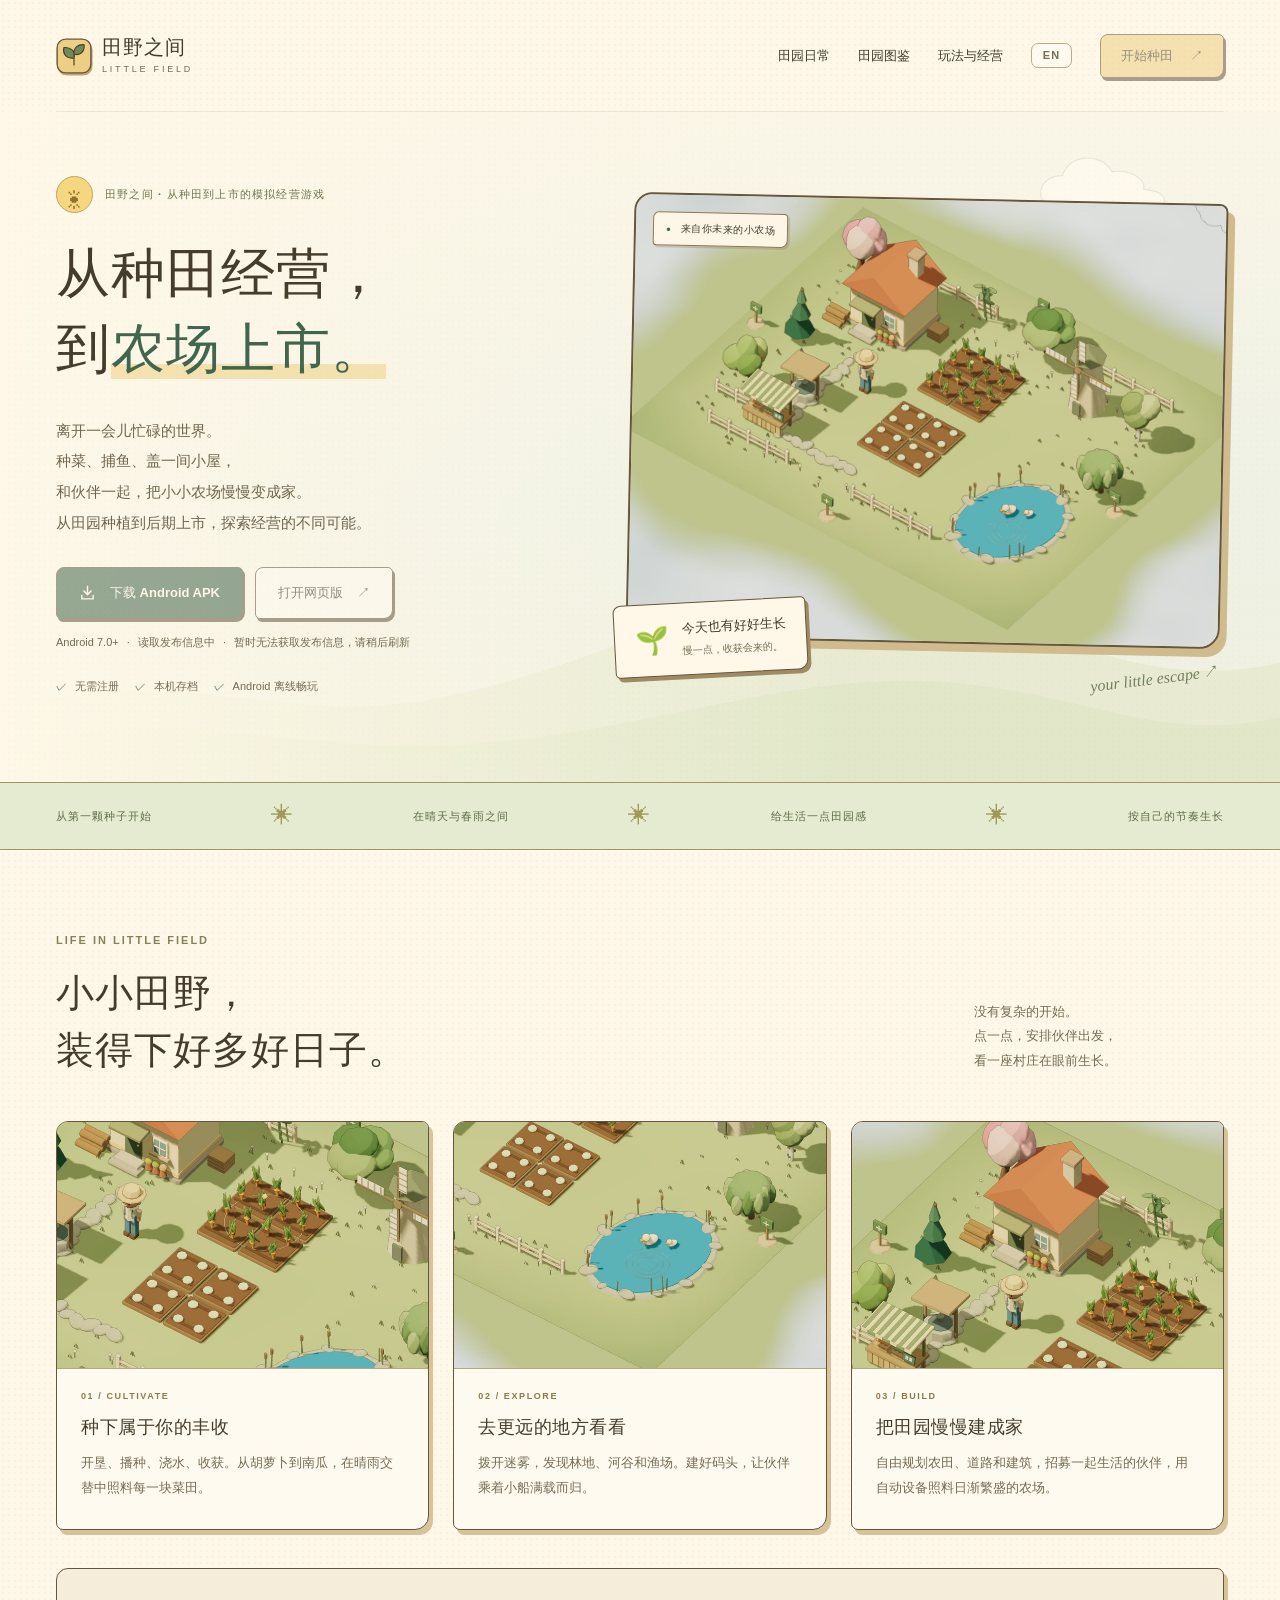
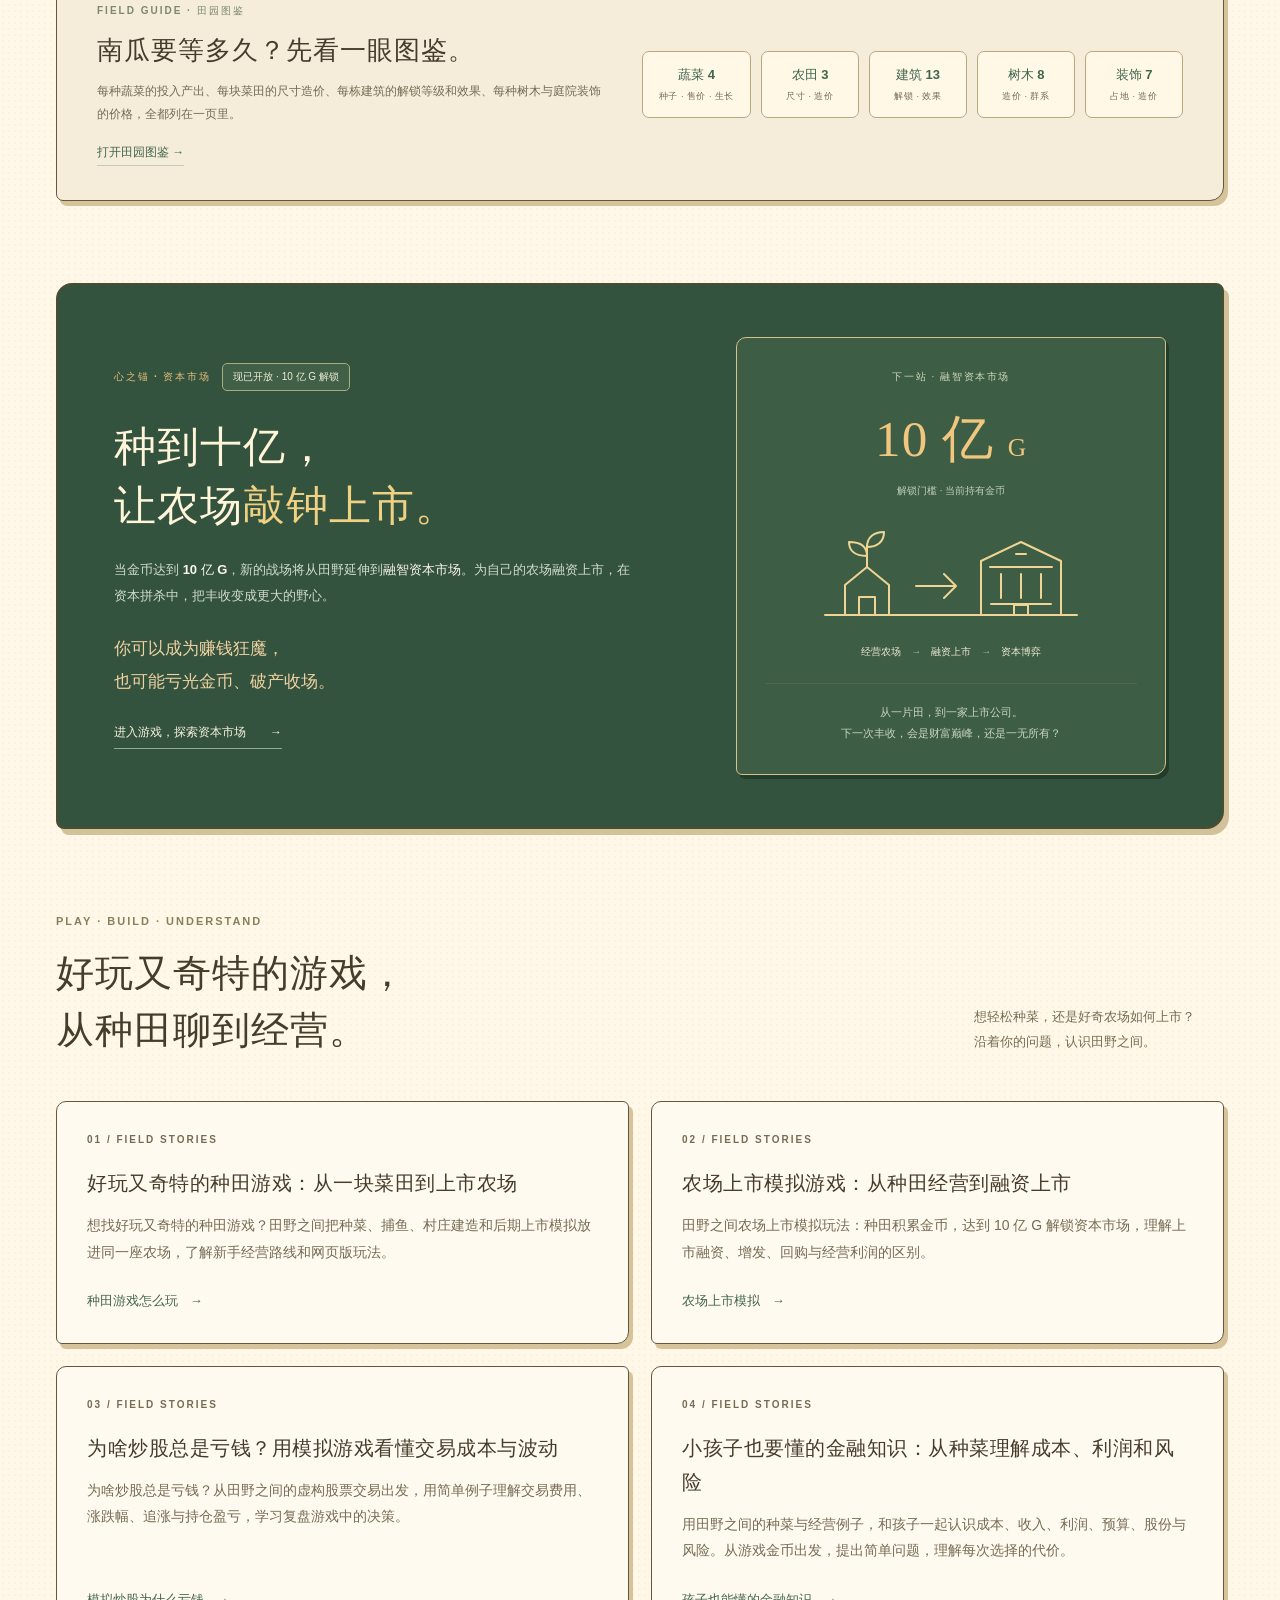
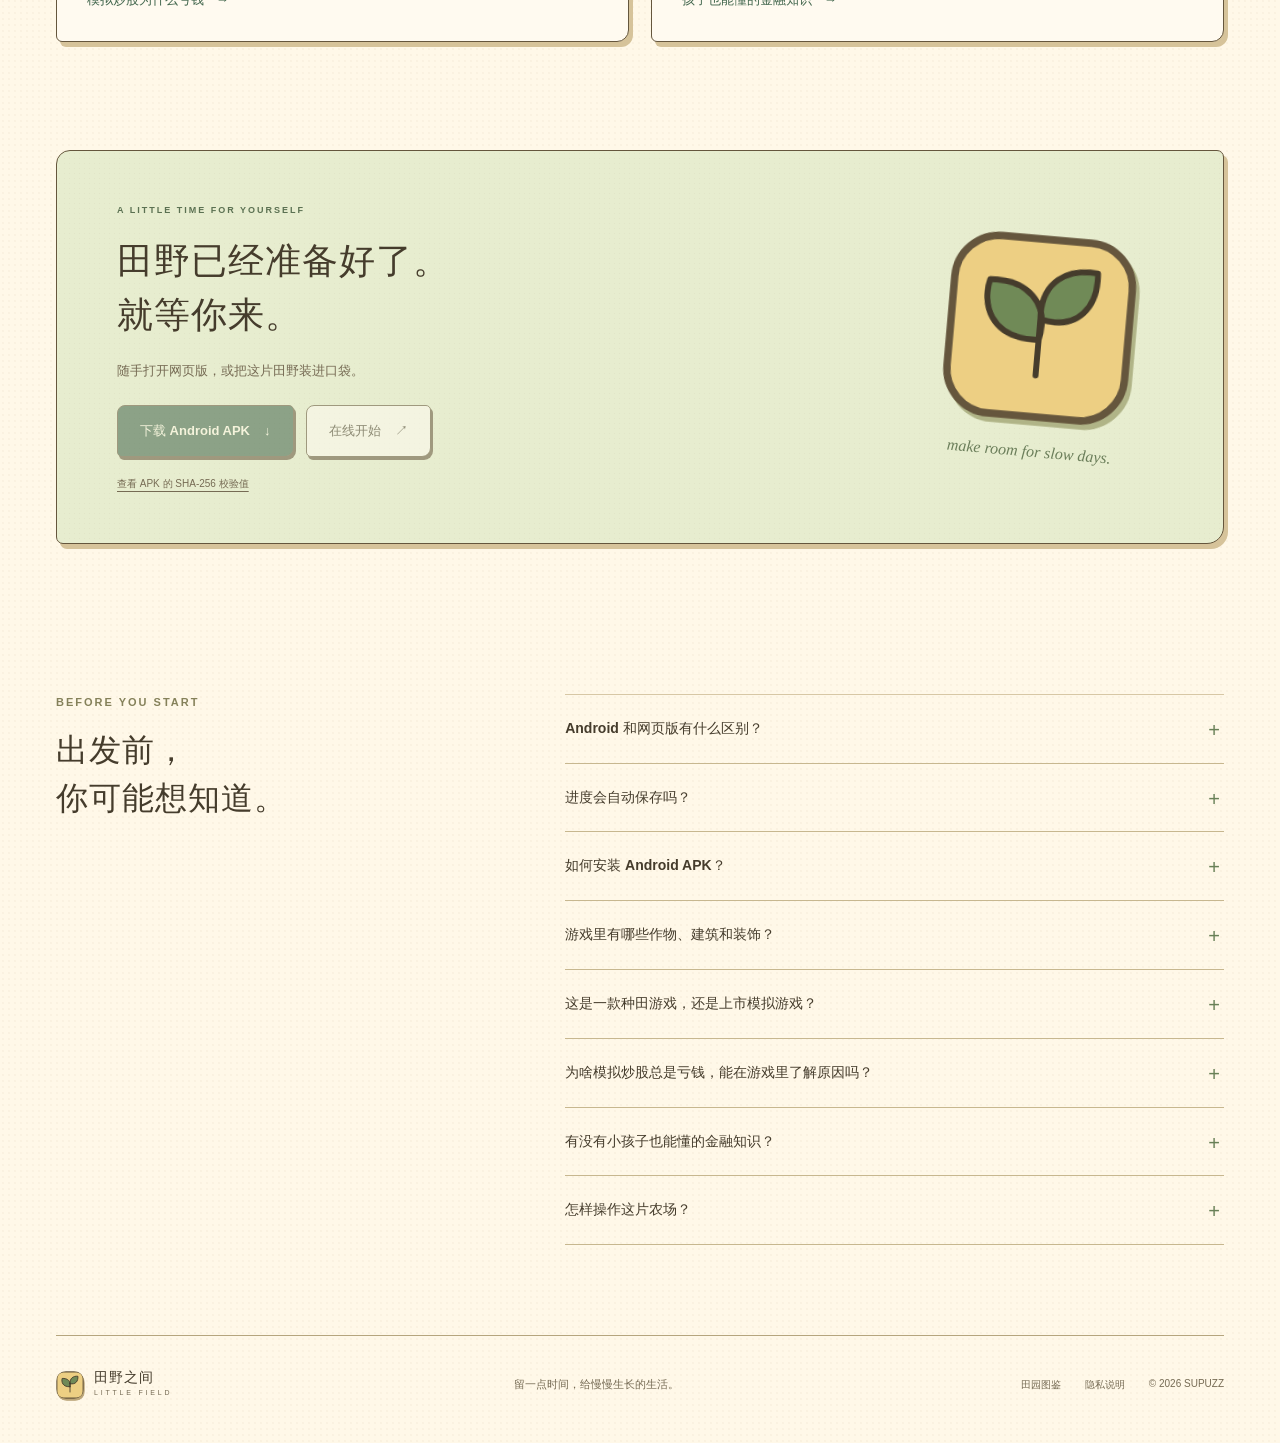
==== index.html @ ff2f3f48 "Initial: 田野之间落地页独立仓库（从 feedback-server/game-site 拆出）" ====
<!doctype html>
<html lang="zh-CN">
<head>
  <meta charset="utf-8">
  <meta name="viewport" content="width=device-width,initial-scale=1">
  <meta name="theme-color" content="#fff8e8">
  <title>田野之间 Little Field｜从种田到上市的模拟经营游戏</title>
  <meta name="description" content="田野之间是一款融合种田、村庄建设与上市模拟的经营游戏。种菜、捕鱼、招募伙伴，积累金币后探索虚构股票市场；在游戏里理解成本、利润与风险，支持网页版和 Android。">
  <link rel="canonical" href="https://game.supuzz.cn/">
  <link rel="alternate" hreflang="zh-CN" href="https://game.supuzz.cn/">
  <link rel="alternate" hreflang="en" href="https://game.supuzz.cn/en/">
  <link rel="alternate" hreflang="x-default" href="https://game.supuzz.cn/">
  <meta property="og:locale" content="zh_CN">
  <meta property="og:locale:alternate" content="en_US">
  <meta property="og:type" content="website">
  <meta property="og:title" content="田野之间 Little Field｜从种田到上市的模拟经营游戏">
  <meta property="og:description" content="田野之间是一款融合种田、村庄建设与上市模拟的经营游戏。种菜、捕鱼、招募伙伴，积累金币后探索虚构股票市场；在游戏里理解成本、利润与风险，支持网页版和 Android。">
  <meta property="og:url" content="https://game.supuzz.cn/">
  <meta property="og:image" content="https://game.supuzz.cn/assets/farm-preview.jpg">
  <meta property="og:image:width" content="1200">
  <meta property="og:image:height" content="630">
  <link rel="icon" href="/assets/icon.svg" type="image/svg+xml">
  <meta name="twitter:card" content="summary_large_image">
  <link rel="stylesheet" href="/site.css">
  <link rel="stylesheet" href="/stories.css">
  <script defer src="/analytics.js"></script>
  <script defer src="/site.js"></script>
  <script type="application/ld+json">{"@context":"https://schema.org","@type":"VideoGame","name":"田野之间","alternateName":"Little Field","url":"https://game.supuzz.cn/","inLanguage":"zh-CN","genre":["模拟经营","种田游戏","农场经营","上市模拟"],"playMode":["SinglePlayer"],"gamePlatform":["Android","Browser"],"operatingSystem":"Android 7.0+","publisher":{"@type":"Organization","name":"SUPUZZ"},"description":"田野之间是一款融合种田、村庄建设与上市模拟的经营游戏。种菜、捕鱼、招募伙伴，积累金币后探索虚构股票市场；在游戏里理解成本、利润与风险，支持网页版和 Android。"}</script>
  <link rel="stylesheet" href="/comic.css">
</head>
<body>
  <a class="skip" href="#main">跳到正文</a>
  <header class="site-header wrap">
    <a class="brand" href="/" aria-label="田野之间首页"><img src="/assets/icon.svg" alt="" width="36" height="36"><span>田野之间<small>LITTLE FIELD</small></span></a>
    <nav aria-label="主导航"><a href="#life">田园日常</a><a href="/guide.html">田园图鉴</a><a href="#stories">玩法与经营</a><a class="nav-lang" href="/en/" hreflang="en" lang="en" title="Switch to English">EN</a><a class="nav-play" href="/play/" data-game-event="web_launch" aria-disabled="true" tabindex="-1">开始种田 <span aria-hidden="true">↗</span></a></nav>
  </header>
  <main id="main">
    <section class="hero wrap">
      <div class="hero-copy">
        <p class="eyebrow"><span class="sun" aria-hidden="true">☀</span> 田野之间 · 从种田到上市的模拟经营游戏</p>
        <h1>从种田经营，<br>到<span>农场上市。</span></h1>
        <p class="intro">离开一会儿忙碌的世界。<br>种菜、捕鱼、盖一间小屋，<br>和伙伴一起，把小小农场慢慢变成家。<br>从田园种植到后期上市，探索经营的不同可能。</p>
        <div class="actions"><a class="button primary" href="/downloads/latest.apk" download data-game-event="apk_download" aria-disabled="true" tabindex="-1"><svg viewBox="0 0 24 24" aria-hidden="true"><path d="M12 3v12m-5-5 5 5 5-5M4 16v5h16v-5"/></svg>下载 Android APK</a><a class="button secondary" href="/play/" data-game-event="web_launch" aria-disabled="true" tabindex="-1">打开网页版 <span aria-hidden="true">↗</span></a></div>
        <p class="release-note">Android 7.0+ <span>·</span> <span id="release-version">读取发布信息中</span> <span>·</span> <span id="release-size"></span></p>
        <div class="hero-notes"><span><i aria-hidden="true">✓</i> 无需注册</span><span><i aria-hidden="true">✓</i> 本机存档</span><span><i aria-hidden="true">✓</i> Android 离线畅玩</span></div>
      </div>
      <div class="hero-visual">
        <div class="photo-frame"><img src="/assets/farm-comic.jpg" alt="田野之间游戏实景：乡间小屋、菜田和正在忙碌的伙伴" width="1440" height="1080" fetchpriority="high"><span class="photo-tag"><span aria-hidden="true">●</span> 来自你未来的小农场</span></div>
        <div class="field-note"><span aria-hidden="true">🌱</span><div>今天也有好好生长<small>慢一点，收获会来的。</small></div></div>
        <span class="scribble" aria-hidden="true">your little escape ↗</span>
      </div>
    </section>
    <div class="season-strip"><div class="wrap"><span>从第一颗种子开始</span><span aria-hidden="true">✳</span><span>在晴天与春雨之间</span><span aria-hidden="true">✳</span><span>给生活一点田园感</span><span aria-hidden="true">✳</span><span>按自己的节奏生长</span></div></div>
    <section class="life wrap" id="life">
      <div class="section-heading"><div><p class="eyebrow">LIFE IN LITTLE FIELD</p><h2>小小田野，<br>装得下好多好日子。</h2></div><p>没有复杂的开始。<br>点一点，安排伙伴出发，<br>看一座村庄在眼前生长。</p></div>
      <div class="features">
        <article><img class="feature-image" src="/assets/farm-cultivate.jpg" alt="漫画版游戏实景：菜田里的胡萝卜与作物" width="720" height="480" loading="lazy"><span class="feature-number">01 / CULTIVATE</span><h3>种下属于你的丰收</h3><p>开垦、播种、浇水、收获。从胡萝卜到南瓜，在晴雨交替中照料每一块菜田。</p></article>
        <article><img class="feature-image" src="/assets/farm-explore.jpg" alt="漫画版游戏实景：池塘、鸭子与岸边树木" width="720" height="480" loading="lazy"><span class="feature-number">02 / EXPLORE</span><h3>去更远的地方看看</h3><p>拨开迷雾，发现林地、河谷和渔场。建好码头，让伙伴乘着小船满载而归。</p></article>
        <article><img class="feature-image" src="/assets/farm-build.jpg" alt="漫画版游戏实景：乡间农舍与樱花树" width="720" height="480" loading="lazy"><span class="feature-number">03 / BUILD</span><h3>把田园慢慢建成家</h3><p>自由规划农田、道路和建筑，招募一起生活的伙伴，用自动设备照料日渐繁盛的农场。</p></article>
      </div>
      <a class="guide-promo" href="/guide.html">
        <div class="guide-promo-copy">
          <p class="eyebrow">FIELD GUIDE · 田园图鉴</p>
          <h3>南瓜要等多久？先看一眼图鉴。</h3>
          <p>每种蔬菜的投入产出、每块菜田的尺寸造价、每栋建筑的解锁等级和效果、每种树木与庭院装饰的价格，全都列在一页里。</p>
          <span class="guide-promo-link">打开田园图鉴 <span aria-hidden="true">→</span></span>
        </div>
        <ul class="guide-promo-list">
          <li><b>蔬菜 4</b><span>种子 · 售价 · 生长</span></li>
          <li><b>农田 3</b><span>尺寸 · 造价</span></li>
          <li><b>建筑 13</b><span>解锁 · 效果</span></li>
          <li><b>树木 8</b><span>造价 · 群系</span></li>
          <li><b>装饰 7</b><span>占地 · 造价</span></li>
        </ul>
      </a>
    </section>
    <section class="capital-preview wrap" id="heart-anchor" aria-labelledby="capital-title">
      <div class="capital-copy">
        <div class="capital-kicker"><p class="eyebrow">心之锚 · 资本市场</p><span class="capital-status">现已开放 · 10 亿 G 解锁</span></div>
        <h2 id="capital-title">种到十亿，<br>让农场<span>敲钟上市。</span></h2>
        <p class="capital-intro">当金币达到 <strong>10 亿 G</strong>，新的战场将从田野延伸到<strong>融智资本市场</strong>。为自己的农场融资上市，在资本拼杀中，把丰收变成更大的野心。</p>
        <p class="capital-stakes">你可以成为赚钱狂魔，<br>也可能亏光金币、破产收场。</p>
        <a class="capital-link" href="/play/">进入游戏，探索资本市场 <span aria-hidden="true">→</span></a>
      </div>
      <div class="capital-ticket">
        <p class="capital-ticket-label">下一站 · 融智资本市场</p>
        <p class="capital-threshold"><strong>10 亿 <span>G</span></strong><span>解锁门槛 · 当前持有金币</span></p>
        <svg class="capital-art" viewBox="0 0 280 112" fill="none" aria-hidden="true" focusable="false">
          <path d="M14 96H266M34 96V66L56 48L78 66V96M48 96V78H64V96M56 48V26M56 37C42 37 38 30 38 23C52 23 56 29 56 37ZM56 28C56 18 63 13 73 13C73 23 66 28 56 28Z" stroke="currentColor" stroke-width="2" stroke-linecap="round" stroke-linejoin="round"/>
          <path d="M105 67H145M133 55L145 67L133 79M170 96V42L210 23L250 42V96M179 48H241M180 85H240M190 55V79M210 55V79M230 55V79" stroke="currentColor" stroke-width="2" stroke-linecap="round" stroke-linejoin="round"/>
          <path d="M205 35H215M203 96V86H217V96" stroke="currentColor" stroke-width="2" stroke-linecap="round"/>
        </svg>
        <ol class="capital-steps"><li>经营农场</li><li>融资上市</li><li>资本博弈</li></ol>
        <p class="capital-ticket-note">从一片田，到一家上市公司。<br>下一次丰收，会是财富巅峰，还是一无所有？</p>
      </div>
    </section>
    <section class="stories wrap" id="stories" aria-labelledby="stories-title">
      <div class="section-heading"><div><p class="eyebrow">PLAY · BUILD · UNDERSTAND</p><h2 id="stories-title">好玩又奇特的游戏，<br>从种田聊到经营。</h2></div><p>想轻松种菜，还是好奇农场如何上市？<br>沿着你的问题，认识田野之间。</p></div>
      <div class="story-cards"><article><p class="eyebrow">01 / FIELD STORIES</p><h3><a href="/farming-game.html">好玩又奇特的种田游戏：从一块菜田到上市农场</a></h3><p>想找好玩又奇特的种田游戏？田野之间把种菜、捕鱼、村庄建造和后期上市模拟放进同一座农场，了解新手经营路线和网页版玩法。</p><a class="story-card-link" href="/farming-game.html">种田游戏怎么玩 <span aria-hidden="true">→</span></a></article>
        <article><p class="eyebrow">02 / FIELD STORIES</p><h3><a href="/farm-ipo.html">农场上市模拟游戏：从种田经营到融资上市</a></h3><p>田野之间农场上市模拟玩法：种田积累金币，达到 10 亿 G 解锁资本市场，理解上市融资、增发、回购与经营利润的区别。</p><a class="story-card-link" href="/farm-ipo.html">农场上市模拟 <span aria-hidden="true">→</span></a></article>
        <article><p class="eyebrow">03 / FIELD STORIES</p><h3><a href="/why-stock-trades-lose.html">为啥炒股总是亏钱？用模拟游戏看懂交易成本与波动</a></h3><p>为啥炒股总是亏钱？从田野之间的虚构股票交易出发，用简单例子理解交易费用、涨跌幅、追涨与持仓盈亏，学习复盘游戏中的决策。</p><a class="story-card-link" href="/why-stock-trades-lose.html">模拟炒股为什么亏钱 <span aria-hidden="true">→</span></a></article>
        <article><p class="eyebrow">04 / FIELD STORIES</p><h3><a href="/money-basics-for-kids.html">小孩子也要懂的金融知识：从种菜理解成本、利润和风险</a></h3><p>用田野之间的种菜与经营例子，和孩子一起认识成本、收入、利润、预算、股份与风险。从游戏金币出发，提出简单问题，理解每次选择的代价。</p><a class="story-card-link" href="/money-basics-for-kids.html">孩子也能懂的金融知识 <span aria-hidden="true">→</span></a></article></div>
    </section>
    <section class="invitation wrap" id="download"><div class="invitation-copy"><p class="eyebrow">A LITTLE TIME FOR YOURSELF</p><h2>田野已经准备好了。<br>就等你来。</h2><p>随手打开网页版，或把这片田野装进口袋。</p><div class="actions"><a class="button primary" href="/downloads/latest.apk" download data-game-event="apk_download" aria-disabled="true" tabindex="-1">下载 Android APK <span aria-hidden="true">↓</span></a><a class="button secondary" href="/play/" data-game-event="web_launch" aria-disabled="true" tabindex="-1">在线开始 <span aria-hidden="true">↗</span></a></div><a class="checksum" href="/downloads/latest.apk.sha256">查看 APK 的 SHA-256 校验值</a></div><div class="invitation-art" aria-hidden="true"><img src="/assets/icon.svg" alt="" width="190" height="190"><span>make room for slow days.</span></div></section>
    <section class="faq wrap" id="questions"><div><p class="eyebrow">BEFORE YOU START</p><h2>出发前，<br>你可能想知道。</h2></div><div class="faq-items">
      <details><summary>Android 和网页版有什么区别？</summary><p>游戏玩法相同。Android 安装后可以离线游玩，建议横屏体验；网页版无需安装，首次打开需要联网加载，浏览器需支持 WebGL。两者使用各自的本机存档，暂不支持互相同步。</p></details>
      <details><summary>进度会自动保存吗？</summary><p>会。游戏会在重要操作和离开页面时自动保存，保留主存档与备用存档。请使用同一浏览器和设备继续游玩；清除浏览器数据、卸载应用可能移除存档。</p></details>
      <details><summary>如何安装 Android APK？</summary><p>在 Android 7.0 或更高版本的手机上下载 APK 后打开，按系统提示允许当前浏览器安装应用，再完成安装。iPhone 和 iPad 请尝试网页版。</p></details>
      <details><summary>游戏里有哪些作物、建筑和装饰？</summary><p>目前有 4 种蔬菜（胡萝卜、小麦、白菜、南瓜）、3 种可布置菜田、13 种按农场等级解锁的建筑（含只在渔场建造的渔船码头与鱼肉市场）、8 种树木和 7 件庭院装饰。每种内容的造价、解锁条件和实际作用，都整理在<a href="/guide.html">田园图鉴</a>里。</p></details>
      <details><summary>这是一款种田游戏，还是上市模拟游戏？</summary><p>两种玩法在同一座农场里衔接：前期种菜、捕鱼、建设村庄；金币达到 10 亿 G 后开放资本市场，体验农场融资上市与虚构股票交易。可以先读<a href="/farm-ipo.html">从种田到上市的玩法介绍</a>。</p></details>
      <details><summary>为啥模拟炒股总是亏钱，能在游戏里了解原因吗？</summary><p>可以从交易费用、买卖价格和持仓变化开始复盘。<a href="/why-stock-trades-lose.html">模拟交易的亏损例子</a>说明了为什么价格回到原点仍可能少了金币，以及相同幅度的一跌一涨为何不能抵消。</p></details>
      <details><summary>有没有小孩子也能懂的金融知识？</summary><p>可以从种子成本、卖菜收入和下次播种的预算聊起。<a href="/money-basics-for-kids.html">孩子也能懂的金融概念</a>提供了适合一起讨论的游戏例子，再逐步认识利润、股份与风险。</p></details>
      <details><summary>怎样操作这片农场？</summary><p>点击农田、建筑和地图边界安排工作。电脑拖动旋转，滚轮缩放，右键拖动平移；手机单指旋转，双指平移与缩放。游戏内的说明按钮可以随时查看帮助。</p></details>
    </div></section>
  </main>
  <footer class="wrap"><a class="brand" href="/"><img src="/assets/icon.svg" alt="" width="28" height="28"><span>田野之间<small>LITTLE FIELD</small></span></a><p>留一点时间，给慢慢生长的生活。</p><div><a href="/guide.html">田园图鉴</a><a href="/privacy.html">隐私说明</a><span>© 2026 SUPUZZ</span></div></footer>
  <div class="mobile-download"><a href="/downloads/latest.apk" class="button primary" download data-game-event="apk_download" aria-disabled="true" tabindex="-1">下载 Android</a><a href="/play/" class="button secondary" data-game-event="web_launch" aria-disabled="true" tabindex="-1">网页版 ↗</a></div>
</body>
</html>
---- site.css ----
@charset "UTF-8";
:root{--paper:#f5f4eb;--ink:#273c30;--green:#3b6246;--muted:#677364;--line:#d9ddce;--accent:#e6aa4f;font-family:Arial,"Microsoft YaHei","PingFang SC",sans-serif;color:var(--ink);background:var(--paper);font-synthesis:none;scroll-behavior:smooth;scroll-padding-top:30px}
*{box-sizing:border-box}body{margin:0}a{color:inherit;text-decoration:none}button,a,summary{-webkit-tap-highlight-color:transparent}a:focus-visible,summary:focus-visible{outline:3px solid #bc832d;outline-offset:5px}img{max-width:100%;display:block}.wrap{width:min(1240px,calc(100% - 112px));margin:auto}.skip{position:fixed;top:-80px;left:20px;background:var(--ink);color:white;padding:14px;z-index:10}.skip:focus{top:10px}.site-header{height:112px;display:flex;align-items:center;justify-content:space-between}.brand{display:flex;align-items:center;gap:10px;font-size:20px;font-weight:700;letter-spacing:2px}.brand small{display:block;font-size:9px;letter-spacing:2.6px;line-height:1.8;font-weight:500}.site-header nav{display:flex;align-items:center;gap:38px;font-size:13px}.nav-play{border:1px solid var(--ink);border-radius:7px;padding:12px 20px}.nav-play span{margin-left:13px}.hero{display:grid;grid-template-columns:1fr 1.12fr;gap:32px;padding-top:58px;padding-bottom:100px;align-items:center}.eyebrow{font-size:11px;font-weight:700;letter-spacing:2px;line-height:1.6;margin:0 0 24px}.hero .eyebrow{letter-spacing:2.5px;font-size:13px;display:flex;align-items:center;gap:12px}.sun{color:#af7930;font-size:28px;font-weight:400}h1{font-family:Georgia,"STSong","SimSun",serif;font-size:clamp(38px,4.2vw,64px);line-height:1.32;letter-spacing:1px;font-weight:500;margin:0 0 24px}h1 span{color:var(--green);position:relative;white-space:nowrap}h1 span:after{content:"";position:absolute;left:0;right:0;bottom:-5px;border-bottom:3px solid #d8b775;transform:rotate(-2deg);border-radius:50%}.intro{font-size:15px;line-height:2;color:var(--muted);margin:28px 0}.actions{display:flex;gap:12px;align-items:center;flex-wrap:wrap}.button{display:inline-flex;align-items:center;justify-content:center;gap:14px;min-height:52px;padding:15px 22px;border-radius:7px;font-weight:600;font-size:13px;transition:transform .2s,background .2s;border:1px solid var(--green)}.button:hover{transform:translateY(-2px)}.primary{background:var(--green);color:#fff}.primary:hover{background:#2c5036}.secondary{background:transparent;color:var(--ink);border-color:#c5ccbd}.secondary:hover{background:#e8ebdf}.button svg{width:17px;height:17px;fill:none;stroke:currentColor;stroke-width:1.6;stroke-linecap:round;stroke-linejoin:round}.release-note{color:var(--muted);font-size:11px;line-height:1.6;margin:15px 0 28px}.release-note>span:not([id]){padding:0 5px}.hero-notes{display:flex;gap:22px;color:var(--muted);font-size:11px}.hero-notes i{font-style:normal;color:var(--green);margin-right:5px}.hero-visual{position:relative;padding:5px 0 26px 15px}.photo-frame{overflow:hidden;position:relative;aspect-ratio:1.08;border-radius:100px 12px 100px 12px;box-shadow:12px 14px 0 #e7e9dc}.photo-frame>img{height:100%;width:100%;object-fit:cover;object-position:50% 50%}.photo-tag{position:absolute;left:22px;top:24px;background:#f9faf2ed;padding:10px 14px;border-radius:30px;font-size:10px;letter-spacing:1px}.photo-tag>span{color:var(--green);margin-right:6px;font-size:8px}.field-note{position:absolute;bottom:0;left:-22px;display:flex;align-items:center;gap:13px;background:#fffef6;padding:18px 24px;border:1px solid #e0e3d6;box-shadow:0 8px 35px #24362b0b;border-radius:10px;transform:rotate(-4deg);font-size:13px;font-weight:600}.field-note>span{font-size:30px}.field-note small{display:block;font-size:10px;color:var(--muted);font-weight:400;margin-top:7px}.scribble{position:absolute;right:0;bottom:-15px;font-family:Georgia,serif;font-size:16px;font-style:italic;color:#788772;transform:rotate(-7deg)}.season-strip{border-block:1px solid var(--line);background:#ecefe2}.season-strip .wrap{display:flex;align-items:center;justify-content:space-between;gap:20px;padding-block:22px;font-size:11px;letter-spacing:1px}.season-strip span:nth-child(even){font-size:22px;color:#8d9a77}.life{padding-block:88px}.section-heading{display:flex;justify-content:space-between;align-items:end;margin-bottom:42px}.section-heading .eyebrow,.faq .eyebrow{color:#7b896d;margin-bottom:15px}h2{font-family:Georgia,"STSong","SimSun",serif;font-size:38px;font-weight:500;line-height:1.5;letter-spacing:1px;margin:0}.section-heading>p{font-size:13px;color:var(--muted);line-height:1.9;min-width:250px;margin:0 0 5px}.features{display:grid;grid-template-columns:repeat(3,1fr);gap:22px}.features article{border:1px solid var(--line);border-radius:10px;padding:27px 30px 32px;background:#fbfbf4}.feature-number{display:block;font-size:9px;color:var(--muted);letter-spacing:1.6px}.feature-icon{display:block;font-size:36px;margin:26px 0 18px}h3{font-size:18px;margin:0 0 12px;letter-spacing:.5px}.features p{font-size:13px;line-height:1.9;color:var(--muted);margin:0}.invitation{padding:52px 60px;border-radius:16px;background:#e7ecdc;display:grid;grid-template-columns:1fr 250px;align-items:center;position:relative;overflow:hidden}.invitation .eyebrow{font-size:9px;color:#5b7152;margin-bottom:16px}.invitation h2{font-size:36px}.invitation-copy>p:not(.eyebrow){font-size:13px;color:var(--muted);margin:20px 0 25px}.checksum{font-size:10px;text-decoration:underline;text-underline-offset:4px;display:inline-block;margin-top:20px;color:var(--muted)}.invitation-art{display:flex;flex-direction:column;align-items:center;gap:20px;transform:rotate(7deg)}.invitation-art img{filter:drop-shadow(0 20px 12px #344c2820)}.invitation-art>span{font-family:Georgia,serif;font-style:italic;font-size:16px;color:#6b7e5a}.faq{display:grid;grid-template-columns:1fr 1.5fr;gap:70px;padding-block:90px}.faq h2{font-size:32px}.faq-items details{border-bottom:1px solid var(--line)}.faq-items details:first-child{border-top:1px solid var(--line)}summary{list-style:none;font-size:14px;cursor:pointer;padding:22px 30px 22px 0;position:relative;line-height:1.7}summary::-webkit-details-marker{display:none}summary:after{content:"+";position:absolute;right:4px;font-size:20px;font-weight:400;top:18px}details[open] summary:after{content:"−"}.faq-items p{font-size:13px;line-height:1.9;color:var(--muted);margin:0 22px 23px 0}footer{border-top:1px solid var(--line);display:flex;align-items:center;justify-content:space-between;gap:25px;padding-block:30px 40px}footer .brand{font-size:14px}footer .brand small{font-size:7px}footer p{font-size:11px;color:var(--muted)}footer>div{font-size:10px;color:var(--muted);display:flex;gap:24px}.mobile-download{display:none}.privacy{max-width:760px;min-height:70vh;padding-block:60px}.privacy h1{font-size:36px}.privacy h2{font-family:inherit;font-size:20px;margin:30px 0 12px}.privacy p{font-size:14px;line-height:2;color:var(--muted)}
@media(min-width:1600px){.hero{padding-top:85px;padding-bottom:120px}}@media(max-width:1100px){.wrap{width:calc(100% - 64px)}.hero{grid-template-columns:1fr 1fr;gap:20px;padding-top:36px}h1{font-size:42px}.hero-copy>.actions{gap:8px}.hero .button{padding-inline:15px;font-size:12px}.hero-notes{gap:12px;font-size:10px}.features article{padding:25px}.photo-frame{aspect-ratio:.85}.invitation{padding:45px;grid-template-columns:1fr 200px}}
@media(max-width:760px){.wrap{width:calc(100% - 40px)}.site-header{height:86px}.brand{font-size:18px}.site-header nav{gap:16px}.site-header nav>a:not(.nav-play):not(.nav-lang){display:none}.nav-play{font-size:12px;padding:10px 14px}.hero{display:flex;flex-direction:column;gap:36px;padding-top:30px;padding-bottom:65px}.hero-copy{width:100%}.hero .eyebrow{font-size:11px;margin-bottom:18px}h1{font-size:clamp(35px,7.7vw,54px);margin-bottom:18px}.intro{font-size:14px;margin:24px 0}.hero .button{font-size:12px;min-height:51px;padding-inline:18px}.release-note{margin-bottom:20px}.hero-notes{gap:19px;font-size:10px}.hero-visual{width:100%;padding:0 5px 20px 12px}.photo-frame{aspect-ratio:1.25;border-radius:65px 8px 65px 8px;box-shadow:8px 9px 0 #e7e9dc}.photo-tag{left:18px;top:18px;font-size:9px}.field-note{left:0;padding:14px 18px;font-size:12px}.field-note>span{font-size:25px}.scribble{font-size:13px;bottom:-13px;right:5px}.season-strip .wrap{display:grid;grid-template-columns:1fr 18px 1fr;gap:12px;font-size:10px;text-align:center;padding-block:18px}.season-strip span:nth-child(4){display:none}.life{padding-block:58px}.section-heading{display:block;margin-bottom:30px}h2{font-size:30px}.section-heading>p{margin-top:20px;font-size:12px}.section-heading>p br{display:none}.features{grid-template-columns:1fr;gap:14px}.features article{padding:24px;position:relative}.feature-icon{position:absolute;right:24px;top:14px;margin:0;font-size:32px}.feature-number{margin-bottom:26px}h3{font-size:17px}.features p{max-width:440px}.invitation{padding:34px 25px;display:block}.invitation h2{font-size:28px}.invitation-copy>p:not(.eyebrow){font-size:12px}.invitation .actions{gap:8px}.invitation .button{padding-inline:15px;font-size:11px}.invitation-art{display:none}.faq{grid-template-columns:1fr;gap:26px;padding-block:60px}.faq h2{font-size:28px}.faq h2 br{display:none}summary{font-size:13px;padding-block:20px}.faq-items p{font-size:12px}footer{flex-wrap:wrap;padding-bottom:110px;gap:18px}footer p{display:none}footer>div{gap:14px;font-size:9px}.mobile-download{position:fixed;bottom:0;left:0;width:100%;padding:12px 20px calc(12px + env(safe-area-inset-bottom));display:flex;gap:10px;background:#f5f4ebf5;border-top:1px solid var(--line);z-index:5;backdrop-filter:blur(12px)}.mobile-download a{flex:1;font-size:12px;min-height:45px;padding:12px}.privacy{padding-block:30px}}
@media(prefers-reduced-motion:reduce){:root{scroll-behavior:auto}.button{transition:none}.button:hover{transform:none}}
.button[aria-disabled="true"],.nav-play[aria-disabled="true"]{opacity:.55;cursor:not-allowed}.button[aria-disabled="true"]:hover{transform:none}
/* ---------- 田园图鉴 guide.html ---------- */
.sprite{position:absolute;width:0;height:0;overflow:hidden}
.sr-only{position:absolute;width:1px;height:1px;margin:-1px;padding:0;border:0;overflow:hidden;clip:rect(0 0 0 0);white-space:nowrap}
.guide-hero{padding-top:52px;padding-bottom:40px}
.guide-hero h1{font-size:clamp(34px,4.4vw,56px);margin:0}
.guide-lead{font-size:14px;line-height:2;color:var(--muted);max-width:660px;margin:24px 0 0}
.guide-meta{font-size:10px;letter-spacing:1px;color:#7b896d;margin:22px 0 0}
.guide-meta>span{padding:0 6px;opacity:.6}
.toolbar{position:sticky;top:0;z-index:6;border-block:1px solid var(--line);background:#ecefe2}
.toolbar .wrap{display:flex;align-items:center;gap:14px;padding-block:14px;flex-wrap:wrap}
.chips{display:flex;gap:8px;flex-wrap:wrap}
.chip{font:inherit;font-size:12px;line-height:1;color:var(--ink);background:#fff;border:1px solid #c5ccbd;border-radius:30px;padding:10px 16px;cursor:pointer;transition:background .18s,color .18s,border-color .18s}
.chip:hover{border-color:var(--green)}
.chip[aria-pressed="true"]{background:var(--green);border-color:var(--green);color:#fff}
.gsearch{flex:1 1 220px;display:flex;align-items:center;gap:9px;background:#fff;border:1px solid #c5ccbd;border-radius:30px;padding:9px 16px}
.gsearch:focus-within{border-color:var(--green)}
.gsearch svg{width:15px;height:15px;flex:none;fill:none;stroke:#7b896d;stroke-width:1.7;stroke-linecap:round}
.gsearch input{flex:1;border:0;outline:none;background:transparent;font:inherit;font-size:12px;color:var(--ink);min-width:0}
.gsearch input::placeholder{color:#9aa28c}
.gcount{font-size:11px;color:var(--muted);margin:0;white-space:nowrap}
.gcount:before{content:"找到 ";}.gcount:after{content:" 项"}
.gempty{font-size:13px;color:var(--muted);padding-block:56px;text-align:center;margin:0}
/* 语言切换：导航里的一枚小标签，手机上和「开始种田」一起保留。 */
.nav-lang{font-size:11px;font-weight:600;letter-spacing:1.2px;color:#7b896d;border:1px solid #d3dac6;border-radius:20px;padding:6px 11px;line-height:1;transition:color .18s,border-color .18s}
.nav-lang:hover{color:var(--green);border-color:var(--green)}
@media(max-width:760px){.nav-lang{padding:6px 9px;font-size:10px}}
/* 图鉴计数：英文版换掉中文的「找到 / 项」。 */
html[lang="en"] .gcount:before{content:"Found "}
html[lang="en"] .gcount:after{content:" items"}
.gsection{padding-block:44px;scroll-margin-top:74px}
.gsection-head{display:flex;align-items:baseline;gap:18px;flex-wrap:wrap;border-bottom:1px solid var(--line);padding-bottom:14px;margin-bottom:26px}
.gsection-head h2{font-size:28px;margin:0;flex:none}
.gsection-head>p{flex:1;min-width:240px;font-size:12px;line-height:1.9;color:var(--muted);margin:0}
.gcount-badge{display:inline-block;margin-left:8px;font-size:10px;color:var(--green);background:#e7ecdc;border-radius:20px;padding:3px 9px;vertical-align:2px}
.ggrid{display:grid;grid-template-columns:repeat(auto-fill,minmax(272px,1fr));gap:16px}
.gcard{border:1px solid var(--line);border-radius:12px;background:#fbfbf4;padding:20px 20px 18px;display:flex;flex-direction:column;gap:11px}
.gcard:hover{border-color:#c3cbba}
.gcard-top{display:flex;align-items:center;gap:13px}
.gicon{flex:none;width:48px;height:48px;border-radius:11px;background:#eef1e6;display:grid;place-items:center}
.gicon svg{width:32px;height:32px;display:block}
.gname{font-size:15px;font-weight:700;letter-spacing:.5px;margin:0}
.gtag{display:block;font-size:10px;letter-spacing:.5px;color:var(--muted);margin-top:5px}
.gdesc{font-size:12px;line-height:1.95;color:var(--muted);margin:0}
.gdesc b{color:var(--ink);font-weight:600}
.gstats{display:grid;grid-template-columns:1fr 1fr;gap:10px 8px;margin-top:auto;padding-top:13px;border-top:1px dashed var(--line)}
.gstat{font-size:10px;letter-spacing:.4px;color:#7b896d}
.gstat b{display:block;font-size:14px;color:var(--ink);font-weight:600;margin-top:3px;letter-spacing:0}
.gsub{font-family:Georgia,"STSong","SimSun",serif;font-size:17px;font-weight:500;margin:34px 0 16px;letter-spacing:.5px;display:flex;align-items:center;gap:12px;white-space:nowrap}
.gsub:first-of-type{margin-top:0}
.gsub:after{content:"";flex:1;border-bottom:1px solid var(--line)}
.gnote{margin-top:24px;border:1px solid var(--line);border-radius:12px;background:#f1f4e9;padding:22px 24px}
.gnote h4{font-size:13px;margin:0 0 12px;letter-spacing:.5px}
.gnote ul{margin:0;padding-left:18px}
.gnote li{font-size:12px;line-height:2;color:var(--muted)}
.gnote li b{color:var(--ink)}
.gtable{width:100%;border-collapse:collapse;margin-top:16px;font-size:12px}
.gtable th,.gtable td{text-align:left;padding:10px 12px;border-bottom:1px solid var(--line);color:var(--muted);line-height:1.7}
.gtable th{color:var(--ink);font-size:11px;font-weight:600;letter-spacing:.5px;background:#e8ecdd;white-space:nowrap}
.gtable td:first-child{color:var(--ink);font-weight:600;white-space:nowrap}
.gtable-note{font-size:11px;line-height:1.9;color:var(--muted);margin:14px 0 0}
.guide-hero+.toolbar{margin-bottom:6px}
main .invitation{margin-top:20px;margin-bottom:60px}
.gsection[hidden],.gcard[hidden],.gempty[hidden]{display:none!important}
@media(max-width:1100px){.guide-hero{padding-top:34px}.ggrid{grid-template-columns:repeat(auto-fill,minmax(240px,1fr))}.gsection-head h2{font-size:24px}}
@media(max-width:760px){.guide-hero{padding-top:24px;padding-bottom:26px}.guide-lead{font-size:13px;line-height:1.95}.toolbar .wrap{gap:10px;padding-block:11px}.chips{width:100%;order:2;overflow-x:auto;flex-wrap:nowrap;-webkit-overflow-scrolling:touch;scrollbar-width:none}.chips::-webkit-scrollbar{display:none}.chip{padding:9px 13px;font-size:11px;white-space:nowrap}.gsearch{order:1;flex:1 1 100%}.gcount{order:3}.gsection{padding-block:32px}.gsection-head{gap:8px}.gsection-head h2{font-size:22px}.gsection-head>p{font-size:11px}.ggrid{grid-template-columns:1fr;gap:12px}.gcard{padding:17px 17px 15px}.gnote{padding:18px 18px 16px}.gnote li{font-size:11px;line-height:1.95}.gsub{font-size:15px;margin:26px 0 12px;white-space:normal}.gtable{display:block;overflow-x:auto;white-space:nowrap}.guide-meta{font-size:9px}}
/* ---------- 首页图鉴入口 ---------- */
.guide-promo{display:grid;grid-template-columns:1fr auto;gap:34px;align-items:center;margin-top:38px;border:1px solid var(--line);border-radius:14px;background:#fbfbf4;padding:34px 40px;transition:background .2s,border-color .2s}
.guide-promo:hover{background:#fdfdf7;border-color:#bfc8b4}
.guide-promo .eyebrow{font-size:10px;color:#7b896d;margin-bottom:14px}
.guide-promo h3{font-family:Georgia,"STSong","SimSun",serif;font-size:26px;font-weight:500;letter-spacing:1px;margin:0 0 12px}
.guide-promo-copy>p:not(.eyebrow){font-size:12px;line-height:1.95;color:var(--muted);margin:0;max-width:520px}
.guide-promo-link{display:inline-block;margin-top:18px;font-size:12px;font-weight:600;color:var(--green);border-bottom:1px solid #c3cbba;padding-bottom:4px}
.guide-promo-link>span{display:inline-block;transition:transform .2s}
.guide-promo:hover .guide-promo-link>span{transform:translateX(5px)}
.guide-promo-list{display:flex;gap:10px;flex-wrap:wrap;list-style:none;margin:0;padding:0}
.guide-promo-list li{min-width:98px;text-align:center;border:1px solid var(--line);border-radius:10px;background:#f4f7ea;padding:14px 16px}
.guide-promo-list b{display:block;font-size:13px}
.guide-promo-list span{display:block;font-size:9px;letter-spacing:.5px;color:var(--muted);margin-top:6px}
@media(max-width:1100px){.guide-promo{grid-template-columns:1fr;gap:24px;padding:28px 30px}.guide-promo h3{font-size:23px}.guide-promo-list li{min-width:88px;padding:12px 13px}}
@media(max-width:760px){.guide-promo{margin-top:26px;padding:22px 20px;gap:18px}.guide-promo h3{font-size:20px}.guide-promo-copy>p:not(.eyebrow){font-size:11px}.guide-promo-list{display:grid;grid-template-columns:repeat(2,1fr);gap:8px}.guide-promo-list li{min-width:0;padding:11px 10px}}
@media(prefers-reduced-motion:reduce){.chip,.guide-promo,.guide-promo-link>span{transition:none}.guide-promo:hover .guide-promo-link>span{transform:none}}
/* ---------- 心之锚 · 资本市场玩法预告 ---------- */
.capital-preview{display:grid;grid-template-columns:minmax(0,1.3fr) minmax(0,1fr);gap:64px;align-items:center;margin-bottom:64px;padding:52px 56px;border:1px solid #3c5849;border-radius:16px;background:#233c30;color:#faf5e8;scroll-margin-top:30px}
.capital-copy,.capital-ticket{min-width:0}
.capital-kicker{display:flex;align-items:center;gap:12px;flex-wrap:wrap;margin-bottom:26px}
.capital-kicker .eyebrow{margin:0;font-size:10px;letter-spacing:1.8px;color:#e6bf79}
.capital-status{display:inline-block;border:1px solid #65816d;border-radius:20px;padding:5px 10px;font-size:10px;line-height:1.6;color:#d3dfcc}
.capital-copy h2{font-size:clamp(30px,3.3vw,46px);line-height:1.4;letter-spacing:1px}
.capital-copy h2 span{color:#efc37a}
.capital-intro{max-width:520px;margin:22px 0 0;color:#d1dccd;font-size:13px;line-height:2}
.capital-intro strong{font-weight:600;color:#faf5e8}
.capital-stakes{margin:24px 0;font-size:17px;line-height:1.9;color:#f0d2a1}
.capital-link{display:inline-flex;align-items:center;gap:24px;border-bottom:1px solid #8eaa8e;padding:0 0 7px;font-size:12px;font-weight:600;color:#f6f2df}
.capital-link:hover{color:#efc37a;border-color:#efc37a}
.capital-link:focus-visible{outline-color:#efc37a}
.capital-ticket{padding:30px 28px;border:1px solid #69806a;border-radius:12px;background:#2a4435;text-align:center}
.capital-ticket-label{margin:0;color:#d0dabc;font-size:10px;line-height:1.8;letter-spacing:1.6px}
.capital-threshold{margin:22px 0 0}
.capital-threshold strong{display:block;color:#f1c77f;font-family:Georgia,"STSong","SimSun",serif;font-size:clamp(34px,4vw,54px);font-weight:400;line-height:1.2;letter-spacing:1px}
.capital-threshold strong span{font-size:.5em}
.capital-threshold>span{display:block;margin-top:12px;font-size:10px;line-height:1.7;color:#c1d0ba}
.capital-art{display:block;width:100%;max-width:280px;height:auto;margin:20px auto 12px;color:#c3b37c}
.capital-steps{display:flex;justify-content:center;align-items:center;gap:10px;flex-wrap:wrap;list-style:none;margin:0;padding:0;font-size:10px;line-height:1.8;color:#f1e9d4}
.capital-steps li+li:before{content:"→";margin-right:10px;color:#aabf9e}
.capital-ticket-note{margin:22px 0 0;padding-top:18px;border-top:1px solid #4e6752;font-size:11px;line-height:1.9;color:#cad6c2}
html[lang="en"] .capital-threshold strong{font-size:clamp(28px,3vw,42px);letter-spacing:0}
@media(max-width:1100px){.capital-preview{gap:32px;padding:38px 34px}.capital-ticket{padding:26px 20px}}
@media(max-width:760px){.capital-preview{grid-template-columns:1fr;gap:28px;padding:28px 22px;margin-bottom:36px}.capital-kicker{gap:9px;margin-bottom:22px}.capital-kicker .eyebrow{font-size:9px;letter-spacing:1.1px}.capital-copy h2{font-size:30px}.capital-intro{font-size:12px}.capital-stakes{font-size:15px;margin-block:20px}.capital-ticket{padding:26px 18px}.capital-threshold strong{font-size:46px}html[lang="en"] .capital-threshold strong{font-size:36px}.capital-ticket-label{letter-spacing:1px;font-size:9px}.capital-art{max-width:240px}}
---- stories.css ----
.stories{padding-block:20px 88px}
.story-cards{display:grid;grid-template-columns:repeat(2,minmax(0,1fr));gap:22px}
.story-cards article{display:flex;flex-direction:column;padding:30px;border:1px solid var(--line);border-radius:10px;background:#fbfbf4}
.story-cards .eyebrow{color:var(--muted);font-size:10px;margin-bottom:18px}
.story-cards h3{font-size:20px;line-height:1.7}
.story-cards h3 a:hover,.story a:not(.button):hover{text-decoration:underline;text-underline-offset:4px}
.story-cards article>p:not(.eyebrow){font-size:14px;line-height:1.9;color:var(--muted);margin:0 0 24px}
.story-card-link{margin-top:auto;font-size:13px;font-weight:600;color:var(--green);line-height:1.8}
.story-card-link span{margin-left:8px}
.story{max-width:840px;padding-block:30px 80px;overflow-wrap:break-word}
.breadcrumbs{font-size:12px;line-height:1.9;color:var(--muted);margin-bottom:44px}
.breadcrumbs a{text-decoration:underline;text-underline-offset:3px}
.story-heading .eyebrow{color:var(--green);margin-bottom:18px}
.story h1{font-size:clamp(30px,4vw,44px);line-height:1.5;letter-spacing:0;margin-bottom:24px}
.story-intro{font-size:17px;line-height:2;color:var(--muted)}
.story-toc{margin:32px 0 40px;padding:24px 30px;background:#e7ecdc;border-radius:10px;font-size:14px;line-height:2}
.story-toc ol{padding-left:22px;margin-bottom:0}
.story article section{margin-block:38px;scroll-margin-top:30px}
.story h2{font-family:inherit;font-size:24px;font-weight:600;line-height:1.7;letter-spacing:0}
.story section p{font-size:16px;line-height:2.1;color:var(--muted);margin-top:14px}
.story section a{color:var(--green);text-decoration:underline;text-underline-offset:4px}
.story-related{border-top:1px solid var(--line);padding-top:30px;margin-top:48px}
.story-related h2{font-size:20px}
.story-related ul{padding-left:20px;font-size:14px;line-height:2.1}
.story-related li{margin-bottom:12px}
.story-start{margin-top:35px;padding:26px;background:#e7ecdc;border-radius:10px;display:flex;flex-wrap:wrap;gap:12px}
.story-start p{flex-basis:100%;font-size:15px;line-height:1.9;margin:0 0 6px}
.hero .eyebrow{letter-spacing:1px;line-height:1.9}
@media(max-width:760px){.stories{padding-block:12px 48px}.stories .section-heading{display:block}.stories h2{font-size:30px}.stories .section-heading>p{margin-top:18px;min-width:0}.story-cards{grid-template-columns:1fr;gap:16px}.story-cards article{padding:24px}.story-cards h3{font-size:19px}.story{padding-block:16px 50px}.breadcrumbs{margin-bottom:32px}.story-intro{font-size:16px}.story-toc{padding:20px}.story h2{font-size:21px}.story section p{font-size:15px}.story-start{padding:22px}.story-start .button{width:100%}}
---- comic.css ----
/* Little Field: warm paper, woodland colours and ink outlines, shared with the game. */
:root {
  --paper:#fff8e8; --ink:#453c2c; --green:#42664d; --muted:#766b54;
  --line:#d7c7a5; --accent:#e9c56d; --ink-line:#65563d;
  --paper-grain:radial-gradient(#aa916b14 .65px,transparent .9px);
  --panel-shadow:4px 5px 0 #d6c39a;
  background:var(--paper); scroll-padding-top:24px;
}
body { background:var(--paper-grain) 0 0 / 6px 6px,var(--paper); }
.site-header { position:relative; border-bottom:1px solid var(--line); }
.brand { color:var(--ink); letter-spacing:1px; font-weight:800; }
.brand small { letter-spacing:2.8px; color:var(--muted); }
.brand img { border-radius:10px; filter:drop-shadow(1px 2px 0 #bba579); }
.site-header nav { gap:28px; }
.site-header nav>a:not(.nav-play):hover { color:var(--green); }
.nav-lang { background:#fffaf0; color:var(--muted); border-color:#bdac86; border-radius:7px; }
.nav-play { background:#edcf83; border:1.5px solid var(--ink-line); border-radius:8px 5px 9px 5px; box-shadow:2px 3px 0 var(--ink-line); font-weight:700; }
.nav-play:hover { background:#f4dc9c; }
.hero { position:relative; isolation:isolate; gap:44px; padding-top:64px; padding-bottom:88px; }
.hero:before { content:""; position:absolute; z-index:-1; pointer-events:none; top:-1px; bottom:0; left:50%; width:100vw; transform:translateX(-50%); background:url('/assets/countryside.svg') center bottom / cover no-repeat; opacity:.64; }
.hero .eyebrow { color:#6d774f; font-size:11px; letter-spacing:1.2px; }
.sun { display:grid; place-items:center; width:37px; height:37px; flex:none; color:#92702e; background:#f5d780; border:1px solid #c4a45e; border-radius:50%; font-size:25px; }
h1,h2,.guide-promo h3 { font-family:Georgia,"STSong","SimSun",serif; color:var(--ink); font-weight:700; }
h1 { line-height:1.4; letter-spacing:1px; }
h1 span { color:var(--green); box-shadow:inset 0 -.28em #edce7a80; }
h1 span:after { display:none; }
.intro { color:#71664f; line-height:2.05; }
.button { border:1.5px solid var(--ink-line); border-radius:8px 5px 9px 5px; box-shadow:2px 3px 0 var(--ink-line); font-weight:700; }
.button:hover { transform:translateY(-2px); }
.button:active { transform:translate(1px,1px); box-shadow:1px 1px 0 var(--ink-line); }
.button.primary { background:var(--green); color:#fff8e5; }
.button.primary:hover { background:#36583f; }
.button.secondary { background:#fffaf0; color:var(--ink); }
.button.secondary:hover { background:#f6e4b2; }
.button svg { stroke-width:2; }
.release-note { font-size:11px; }
.hero-notes { gap:16px; flex-wrap:wrap; }
.hero-notes i { font-weight:700; }
.hero-visual { padding:0 0 28px; }
.photo-frame { aspect-ratio:4/3; border:2px solid var(--ink-line); border-radius:18px 8px 20px 8px; box-shadow:7px 8px 0 #d0bb8f; background:#e3e6ce; transform:rotate(1.2deg); }
.photo-frame>img { object-fit:cover; object-position:center; }
.photo-tag { left:17px; top:17px; padding:9px 12px; color:var(--ink); background:#fff8e8f5; border:1px solid #8b7956; border-radius:6px 4px 7px 4px; box-shadow:2px 2px 0 #8b79564a; font-size:10px; letter-spacing:.5px; }
.field-note { left:-16px; bottom:-2px; background:#fff8e8; border:1.5px solid var(--ink-line); border-radius:8px 5px 10px 5px; box-shadow:3px 4px 0 #9f8b63; padding:16px 20px; transform:rotate(-3deg); }
.field-note>span { color:#648355; font-size:27px; }
.field-note small { color:var(--muted); }
.scribble { right:4px; bottom:-18px; color:#75805d; }
.season-strip { border-block:1.5px solid #9e956d; background:#e5ebd0; }
.season-strip .wrap { padding-block:20px; color:#5c6d47; font-weight:600; }
.season-strip span:nth-child(even) { color:#9f9857; }
.life { padding-block:82px; }
.section-heading .eyebrow,.faq .eyebrow { color:#85815a; letter-spacing:2px; }
.features { gap:24px; }
.features article { padding:0 0 28px; overflow:hidden; border:1.5px solid var(--ink-line); border-radius:12px 7px 14px 7px; background:#fffaf0; box-shadow:var(--panel-shadow); }
.feature-image { width:100%; height:auto; aspect-ratio:3/2; object-fit:cover; border-bottom:1.5px solid #b6a782; background:#e1e4ca; }
.features .feature-number { margin:22px 24px 14px; color:#8e794a; font-weight:700; }
.features h3 { margin:0 24px 12px; }
.features p { margin:0 24px; }
.guide-promo { border:1.5px solid var(--ink-line); border-radius:12px 7px 14px 7px; background:#f5edda; box-shadow:var(--panel-shadow); }
.guide-promo:hover { border-color:var(--green); background:#faf1dc; }
.guide-promo h3 { font-weight:700; }
.guide-promo-list li { background:#fff8e7; border:1px solid #baa77f; border-radius:7px; }
.guide-promo-list b { color:var(--green); }
.capital-preview { background:#34533f; border:2px solid #4a4d30; border-radius:16px 8px 18px 8px; box-shadow:5px 6px 0 #d2c199; }
.capital-copy h2 { color:#fff5d9; }
.capital-copy h2 span { color:#f0d182; }
.capital-status { border-color:#a5ad7e; border-radius:5px; background:#426047; color:#eeefd6; }
.capital-ticket { border:1.5px solid #d6c08b; border-radius:10px 6px 12px 6px; background:#3d5d44; box-shadow:3px 4px 0 #213c2b; }
.capital-art { color:#efd493; }
.invitation { border:1.5px solid var(--ink-line); border-radius:14px 7px 17px 7px; background:var(--paper-grain) 0 0 / 5px 5px,#e7edcf; box-shadow:var(--panel-shadow); }
.invitation-art { transform:rotate(5deg); }
.invitation-art img { filter:drop-shadow(4px 5px 0 #b0b487); }
.faq-items details { border-color:#c7b78f; }
.faq-items summary { font-weight:600; }
.faq-items summary:after { color:#688057; }
.faq-items details[open] { background:#f5edda; padding-inline:16px; border-radius:8px; }
.faq-items a { color:var(--green); text-decoration:underline; text-underline-offset:3px; }
footer { border-top:1.5px solid #b5a57e; }
.mobile-download { background:#fff8e8f5; border-top:1.5px solid var(--ink-line); backdrop-filter:none; }
.guide-hero { border-bottom:1px solid var(--line); }
.toolbar { border-block:1.5px solid #aeaa80; background:#e5ebd0; }
.chip { border-color:#9e956f; background:#fffaf0; border-radius:7px; }
.chip[aria-pressed="true"] { background:var(--green); box-shadow:1px 2px 0 #66764f; }
.gsearch { border-color:#9e956f; background:#fffaf0; border-radius:8px; }
.gcard { border:1px solid #a99774; background:#fffaf0; border-radius:10px 6px 12px 6px; box-shadow:2px 3px 0 #ddd0ae; }
.gcard:hover { border-color:var(--green); }
.gicon { background:#e8edcf; border:1px solid #c4c49a; border-radius:9px 5px 10px 5px; }
.gicon svg { filter:drop-shadow(.5px 1px 0 #86785966); }
.gcount-badge { background:#e5ebcc; color:var(--green); border:1px solid #b7bc91; border-radius:5px; }
.gnote,.story-toc,.story-start { border:1px solid #baa680; border-radius:10px 6px 12px 6px; background:#f4ecd6; }
.gtable th { background:#e8e5cb; }
.story-cards article { border:1.5px solid var(--ink-line); background:#fffaf0; border-radius:10px 6px 12px 6px; box-shadow:var(--panel-shadow); }
.story { background:#fff9ec; }
.story-heading { border-bottom:1px solid var(--line); padding-bottom:24px; }
.story-heading h1 { font-weight:700; }
.story section h2 { color:#526c49; }
.story-related { border-color:#c7b78f; }
.privacy { background:#fff9ec; }
@media(max-width:1100px) {
  .hero { gap:28px; padding-top:44px; }
  .photo-frame { aspect-ratio:1.05; }
  .field-note { left:-8px; padding:14px 16px; }
  .site-header nav { gap:20px; }
}
@media(max-width:760px) {
  .site-header nav { gap:12px; }
  .hero { padding-top:32px; padding-bottom:65px; gap:34px; }
  .hero .eyebrow { font-size:10px; letter-spacing:.5px; }
  .hero-visual { width:100%; padding:0 5px 30px 0; }
  .photo-frame { aspect-ratio:4/3; box-shadow:5px 6px 0 #d0bb8f; }
  .photo-tag { left:11px; top:12px; font-size:9px; padding:8px 10px; }
  .field-note { bottom:5px; left:9px; padding:12px 15px; font-size:12px; }
  .field-note small { font-size:9px; margin-top:5px; }
  .scribble { right:6px; font-size:13px; }
  .features article { padding-bottom:24px; }
  .feature-image { aspect-ratio:1.8; }
  .features .feature-number { margin-top:20px; }
  .life { padding-block:52px; }
  .capital-preview { box-shadow:3px 4px 0 #d2c199; }
  .hero-notes { gap:12px; font-size:10px; }
}
@media(prefers-reduced-motion:reduce) {
  :root { scroll-behavior:auto; }
  .button { transition:none; }
}
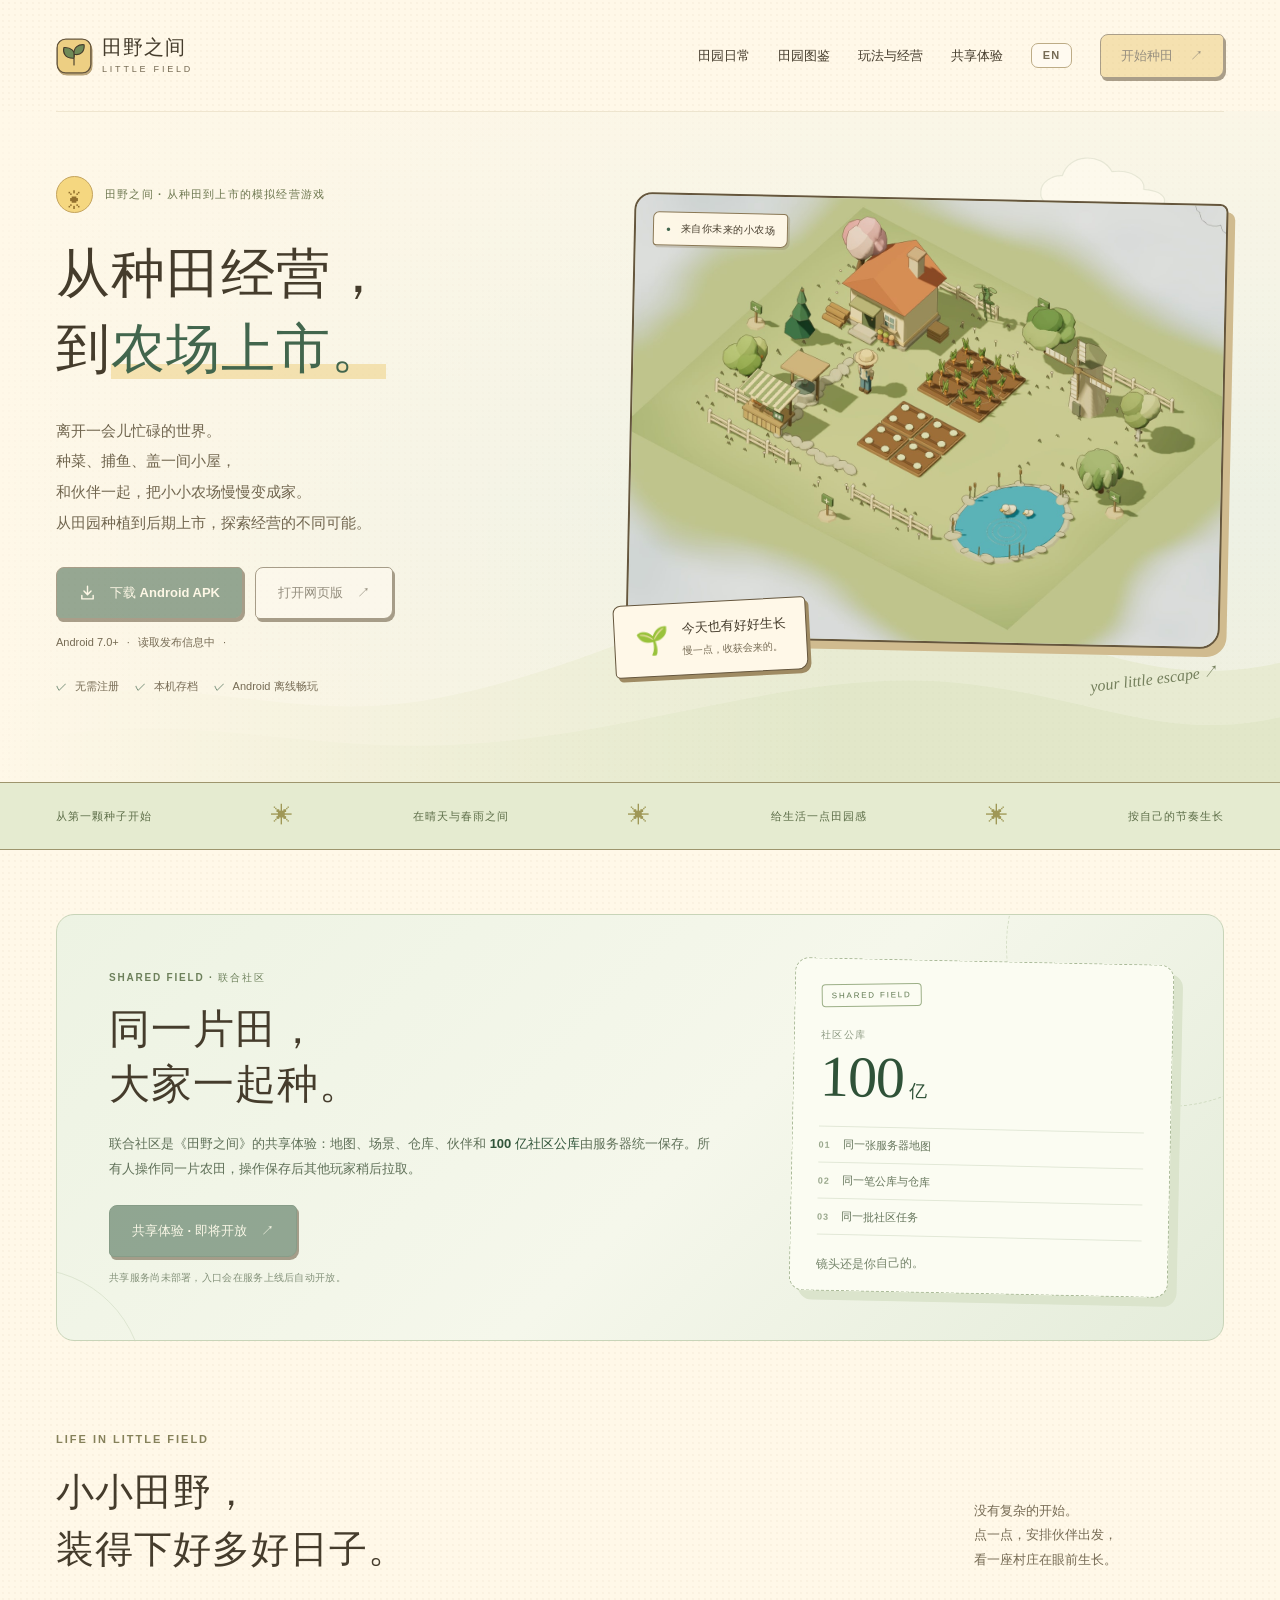
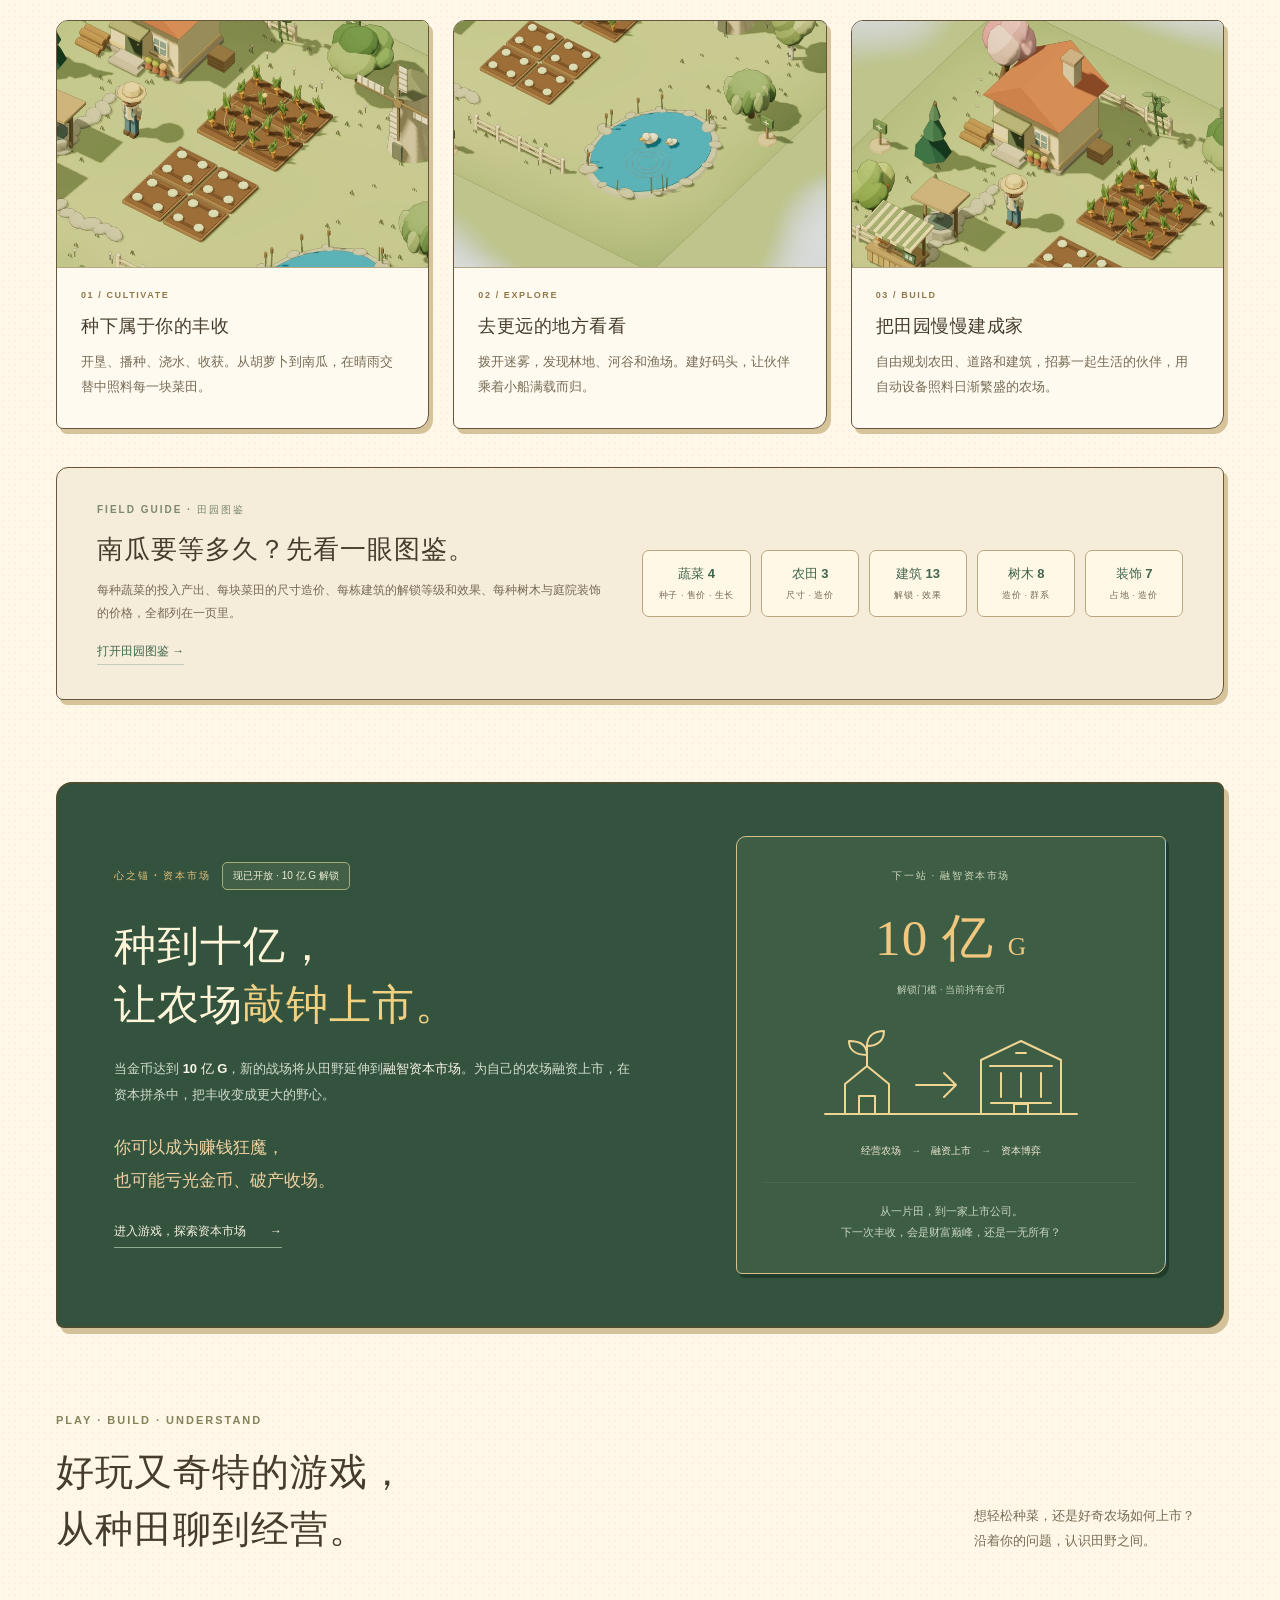
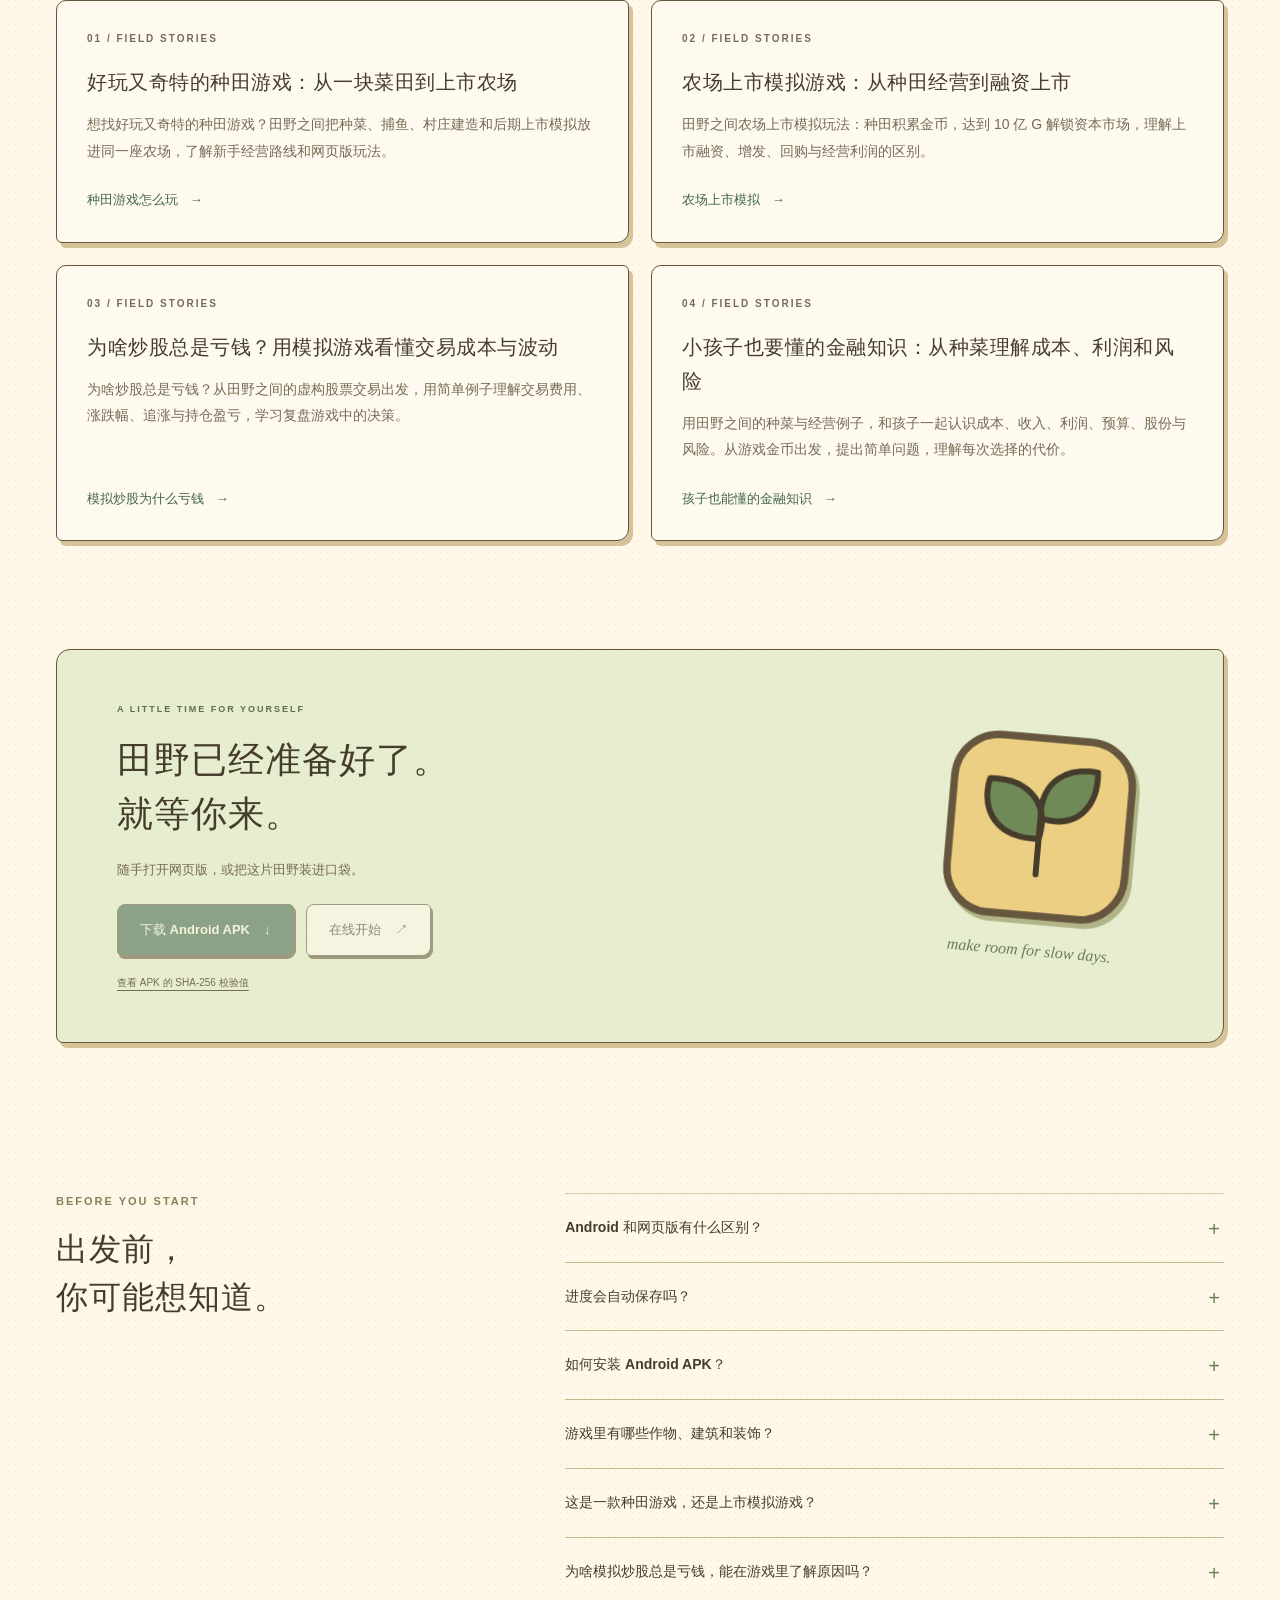
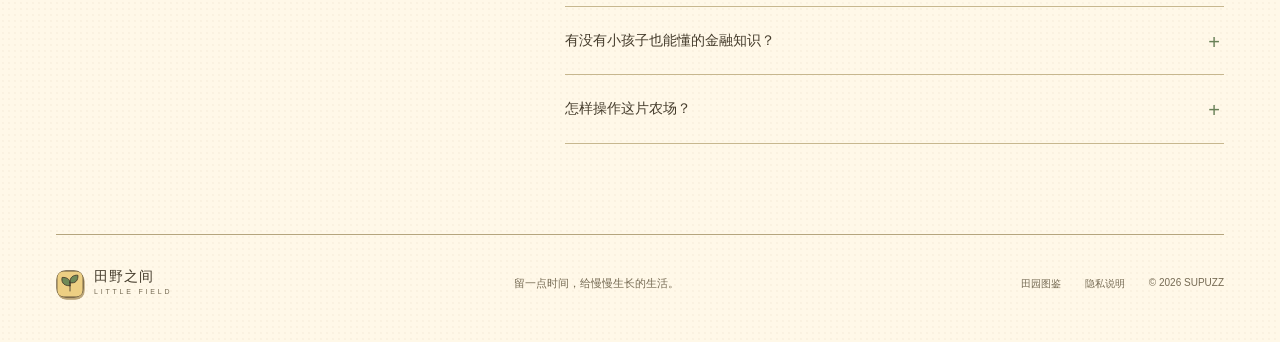
==== commit fd50baa1: "Feat(首页): 增加联合社区共享体验入口 中英文首页新增共享体验区块、导航锚点与 100 亿公库说明；共享按钮探测 /api/community/meta，服务未部署时保持“即将开放”，上线后自动" ====
--- a/index.html
+++ b/index.html
@@ -6,17 +6,17 @@
   <meta name="theme-color" content="#fff8e8">
   <title>田野之间 Little Field｜从种田到上市的模拟经营游戏</title>
   <meta name="description" content="田野之间是一款融合种田、村庄建设与上市模拟的经营游戏。种菜、捕鱼、招募伙伴，积累金币后探索虚构股票市场；在游戏里理解成本、利润与风险，支持网页版和 Android。">
-  <link rel="canonical" href="https://game.supuzz.cn/">
-  <link rel="alternate" hreflang="zh-CN" href="https://game.supuzz.cn/">
-  <link rel="alternate" hreflang="en" href="https://game.supuzz.cn/en/">
-  <link rel="alternate" hreflang="x-default" href="https://game.supuzz.cn/">
+  <link rel="canonical" href="https://game.supuzz.com/">
+  <link rel="alternate" hreflang="zh-CN" href="https://game.supuzz.com/">
+  <link rel="alternate" hreflang="en" href="https://game.supuzz.com/en/">
+  <link rel="alternate" hreflang="x-default" href="https://game.supuzz.com/">
   <meta property="og:locale" content="zh_CN">
   <meta property="og:locale:alternate" content="en_US">
   <meta property="og:type" content="website">
   <meta property="og:title" content="田野之间 Little Field｜从种田到上市的模拟经营游戏">
   <meta property="og:description" content="田野之间是一款融合种田、村庄建设与上市模拟的经营游戏。种菜、捕鱼、招募伙伴，积累金币后探索虚构股票市场；在游戏里理解成本、利润与风险，支持网页版和 Android。">
-  <meta property="og:url" content="https://game.supuzz.cn/">
-  <meta property="og:image" content="https://game.supuzz.cn/assets/farm-preview.jpg">
+  <meta property="og:url" content="https://game.supuzz.com/">
+  <meta property="og:image" content="https://game.supuzz.com/assets/farm-preview.jpg">
   <meta property="og:image:width" content="1200">
   <meta property="og:image:height" content="630">
   <link rel="icon" href="/assets/icon.svg" type="image/svg+xml">
@@ -25,14 +25,14 @@
   <link rel="stylesheet" href="/stories.css">
   <script defer src="/analytics.js"></script>
   <script defer src="/site.js"></script>
-  <script type="application/ld+json">{"@context":"https://schema.org","@type":"VideoGame","name":"田野之间","alternateName":"Little Field","url":"https://game.supuzz.cn/","inLanguage":"zh-CN","genre":["模拟经营","种田游戏","农场经营","上市模拟"],"playMode":["SinglePlayer"],"gamePlatform":["Android","Browser"],"operatingSystem":"Android 7.0+","publisher":{"@type":"Organization","name":"SUPUZZ"},"description":"田野之间是一款融合种田、村庄建设与上市模拟的经营游戏。种菜、捕鱼、招募伙伴，积累金币后探索虚构股票市场；在游戏里理解成本、利润与风险，支持网页版和 Android。"}</script>
+  <script type="application/ld+json">{"@context":"https://schema.org","@type":"VideoGame","name":"田野之间","alternateName":"Little Field","url":"https://game.supuzz.com/","inLanguage":"zh-CN","genre":["模拟经营","种田游戏","农场经营","上市模拟"],"playMode":["SinglePlayer"],"gamePlatform":["Android","Browser"],"operatingSystem":"Android 7.0+","publisher":{"@type":"Organization","name":"SUPUZZ"},"description":"田野之间是一款融合种田、村庄建设与上市模拟的经营游戏。种菜、捕鱼、招募伙伴，积累金币后探索虚构股票市场；在游戏里理解成本、利润与风险，支持网页版和 Android。"}</script>
   <link rel="stylesheet" href="/comic.css">
 </head>
 <body>
   <a class="skip" href="#main">跳到正文</a>
   <header class="site-header wrap">
     <a class="brand" href="/" aria-label="田野之间首页"><img src="/assets/icon.svg" alt="" width="36" height="36"><span>田野之间<small>LITTLE FIELD</small></span></a>
-    <nav aria-label="主导航"><a href="#life">田园日常</a><a href="/guide.html">田园图鉴</a><a href="#stories">玩法与经营</a><a class="nav-lang" href="/en/" hreflang="en" lang="en" title="Switch to English">EN</a><a class="nav-play" href="/play/" data-game-event="web_launch" aria-disabled="true" tabindex="-1">开始种田 <span aria-hidden="true">↗</span></a></nav>
+    <nav aria-label="主导航"><a href="#life">田园日常</a><a href="/guide.html">田园图鉴</a><a href="#stories">玩法与经营</a><a href="#community">共享体验</a><a class="nav-lang" href="/en/" hreflang="en" lang="en" title="Switch to English">EN</a><a class="nav-play" href="https://game.supuzz.cn/play/?lang=zh-CN" data-game-event="web_launch" aria-disabled="true" tabindex="-1">开始种田 <span aria-hidden="true">↗</span></a></nav>
   </header>
   <main id="main">
     <section class="hero wrap">
@@ -40,7 +40,7 @@
         <p class="eyebrow"><span class="sun" aria-hidden="true">☀</span> 田野之间 · 从种田到上市的模拟经营游戏</p>
         <h1>从种田经营，<br>到<span>农场上市。</span></h1>
         <p class="intro">离开一会儿忙碌的世界。<br>种菜、捕鱼、盖一间小屋，<br>和伙伴一起，把小小农场慢慢变成家。<br>从田园种植到后期上市，探索经营的不同可能。</p>
-        <div class="actions"><a class="button primary" href="/downloads/latest.apk" download data-game-event="apk_download" aria-disabled="true" tabindex="-1"><svg viewBox="0 0 24 24" aria-hidden="true"><path d="M12 3v12m-5-5 5 5 5-5M4 16v5h16v-5"/></svg>下载 Android APK</a><a class="button secondary" href="/play/" data-game-event="web_launch" aria-disabled="true" tabindex="-1">打开网页版 <span aria-hidden="true">↗</span></a></div>
+        <div class="actions"><a class="button primary" href="https://game.supuzz.cn/downloads/latest.apk" download data-game-event="apk_download" aria-disabled="true" tabindex="-1"><svg viewBox="0 0 24 24" aria-hidden="true"><path d="M12 3v12m-5-5 5 5 5-5M4 16v5h16v-5"/></svg>下载 Android APK</a><a class="button secondary" href="https://game.supuzz.cn/play/?lang=zh-CN" data-game-event="web_launch" aria-disabled="true" tabindex="-1">打开网页版 <span aria-hidden="true">↗</span></a></div>
         <p class="release-note">Android 7.0+ <span>·</span> <span id="release-version">读取发布信息中</span> <span>·</span> <span id="release-size"></span></p>
         <div class="hero-notes"><span><i aria-hidden="true">✓</i> 无需注册</span><span><i aria-hidden="true">✓</i> 本机存档</span><span><i aria-hidden="true">✓</i> Android 离线畅玩</span></div>
       </div>
@@ -51,6 +51,22 @@
       </div>
     </section>
     <div class="season-strip"><div class="wrap"><span>从第一颗种子开始</span><span aria-hidden="true">✳</span><span>在晴天与春雨之间</span><span aria-hidden="true">✳</span><span>给生活一点田园感</span><span aria-hidden="true">✳</span><span>按自己的节奏生长</span></div></div>
+    <section class="community-preview wrap" id="community" aria-labelledby="community-title">
+      <div class="community-copy">
+        <p class="eyebrow">SHARED FIELD · 联合社区</p>
+        <h2 id="community-title">同一片田，<br>大家一起种。</h2>
+        <p class="community-intro">联合社区是《田野之间》的共享体验：地图、场景、仓库、伙伴和 <strong>100 亿社区公库</strong>由服务器统一保存。所有人操作同一片农田，操作保存后其他玩家稍后拉取。</p>
+        <div class="actions"><a class="button primary" href="https://game.supuzz.cn/play/?community=1&amp;lang=zh-CN" data-game-event="web_launch" data-community="1" aria-disabled="true" tabindex="-1"><span data-community-label>共享体验 · 即将开放</span> <span aria-hidden="true">↗</span></a></div>
+        <p class="community-note" id="community-status">共享服务尚未部署，入口会在服务上线后自动开放。</p>
+      </div>
+      <aside class="community-ticket" aria-label="联合社区信息">
+        <span class="community-stamp">SHARED FIELD</span>
+        <p class="community-label">社区公库</p>
+        <p class="community-number">100<span>亿</span></p>
+        <ul class="community-facts"><li><b>01</b><span>同一张服务器地图</span></li><li><b>02</b><span>同一笔公库与仓库</span></li><li><b>03</b><span>同一批社区任务</span></li></ul>
+        <p class="community-ticket-note">镜头还是你自己的。</p>
+      </aside>
+    </section>
     <section class="life wrap" id="life">
       <div class="section-heading"><div><p class="eyebrow">LIFE IN LITTLE FIELD</p><h2>小小田野，<br>装得下好多好日子。</h2></div><p>没有复杂的开始。<br>点一点，安排伙伴出发，<br>看一座村庄在眼前生长。</p></div>
       <div class="features">
@@ -80,7 +96,7 @@
         <h2 id="capital-title">种到十亿，<br>让农场<span>敲钟上市。</span></h2>
         <p class="capital-intro">当金币达到 <strong>10 亿 G</strong>，新的战场将从田野延伸到<strong>融智资本市场</strong>。为自己的农场融资上市，在资本拼杀中，把丰收变成更大的野心。</p>
         <p class="capital-stakes">你可以成为赚钱狂魔，<br>也可能亏光金币、破产收场。</p>
-        <a class="capital-link" href="/play/">进入游戏，探索资本市场 <span aria-hidden="true">→</span></a>
+        <a class="capital-link" href="https://game.supuzz.cn/play/?lang=zh-CN">进入游戏，探索资本市场 <span aria-hidden="true">→</span></a>
       </div>
       <div class="capital-ticket">
         <p class="capital-ticket-label">下一站 · 融智资本市场</p>
@@ -101,7 +117,7 @@
         <article><p class="eyebrow">03 / FIELD STORIES</p><h3><a href="/why-stock-trades-lose.html">为啥炒股总是亏钱？用模拟游戏看懂交易成本与波动</a></h3><p>为啥炒股总是亏钱？从田野之间的虚构股票交易出发，用简单例子理解交易费用、涨跌幅、追涨与持仓盈亏，学习复盘游戏中的决策。</p><a class="story-card-link" href="/why-stock-trades-lose.html">模拟炒股为什么亏钱 <span aria-hidden="true">→</span></a></article>
         <article><p class="eyebrow">04 / FIELD STORIES</p><h3><a href="/money-basics-for-kids.html">小孩子也要懂的金融知识：从种菜理解成本、利润和风险</a></h3><p>用田野之间的种菜与经营例子，和孩子一起认识成本、收入、利润、预算、股份与风险。从游戏金币出发，提出简单问题，理解每次选择的代价。</p><a class="story-card-link" href="/money-basics-for-kids.html">孩子也能懂的金融知识 <span aria-hidden="true">→</span></a></article></div>
     </section>
-    <section class="invitation wrap" id="download"><div class="invitation-copy"><p class="eyebrow">A LITTLE TIME FOR YOURSELF</p><h2>田野已经准备好了。<br>就等你来。</h2><p>随手打开网页版，或把这片田野装进口袋。</p><div class="actions"><a class="button primary" href="/downloads/latest.apk" download data-game-event="apk_download" aria-disabled="true" tabindex="-1">下载 Android APK <span aria-hidden="true">↓</span></a><a class="button secondary" href="/play/" data-game-event="web_launch" aria-disabled="true" tabindex="-1">在线开始 <span aria-hidden="true">↗</span></a></div><a class="checksum" href="/downloads/latest.apk.sha256">查看 APK 的 SHA-256 校验值</a></div><div class="invitation-art" aria-hidden="true"><img src="/assets/icon.svg" alt="" width="190" height="190"><span>make room for slow days.</span></div></section>
+    <section class="invitation wrap" id="download"><div class="invitation-copy"><p class="eyebrow">A LITTLE TIME FOR YOURSELF</p><h2>田野已经准备好了。<br>就等你来。</h2><p>随手打开网页版，或把这片田野装进口袋。</p><div class="actions"><a class="button primary" href="https://game.supuzz.cn/downloads/latest.apk" download data-game-event="apk_download" aria-disabled="true" tabindex="-1">下载 Android APK <span aria-hidden="true">↓</span></a><a class="button secondary" href="https://game.supuzz.cn/play/?lang=zh-CN" data-game-event="web_launch" aria-disabled="true" tabindex="-1">在线开始 <span aria-hidden="true">↗</span></a></div><a class="checksum" href="https://game.supuzz.cn/downloads/latest.apk.sha256">查看 APK 的 SHA-256 校验值</a></div><div class="invitation-art" aria-hidden="true"><img src="/assets/icon.svg" alt="" width="190" height="190"><span>make room for slow days.</span></div></section>
     <section class="faq wrap" id="questions"><div><p class="eyebrow">BEFORE YOU START</p><h2>出发前，<br>你可能想知道。</h2></div><div class="faq-items">
       <details><summary>Android 和网页版有什么区别？</summary><p>游戏玩法相同。Android 安装后可以离线游玩，建议横屏体验；网页版无需安装，首次打开需要联网加载，浏览器需支持 WebGL。两者使用各自的本机存档，暂不支持互相同步。</p></details>
       <details><summary>进度会自动保存吗？</summary><p>会。游戏会在重要操作和离开页面时自动保存，保留主存档与备用存档。请使用同一浏览器和设备继续游玩；清除浏览器数据、卸载应用可能移除存档。</p></details>
@@ -114,6 +130,6 @@
     </div></section>
   </main>
   <footer class="wrap"><a class="brand" href="/"><img src="/assets/icon.svg" alt="" width="28" height="28"><span>田野之间<small>LITTLE FIELD</small></span></a><p>留一点时间，给慢慢生长的生活。</p><div><a href="/guide.html">田园图鉴</a><a href="/privacy.html">隐私说明</a><span>© 2026 SUPUZZ</span></div></footer>
-  <div class="mobile-download"><a href="/downloads/latest.apk" class="button primary" download data-game-event="apk_download" aria-disabled="true" tabindex="-1">下载 Android</a><a href="/play/" class="button secondary" data-game-event="web_launch" aria-disabled="true" tabindex="-1">网页版 ↗</a></div>
+  <div class="mobile-download"><a href="https://game.supuzz.cn/downloads/latest.apk" class="button primary" download data-game-event="apk_download" aria-disabled="true" tabindex="-1">下载 Android</a><a href="https://game.supuzz.cn/play/?lang=zh-CN" class="button secondary" data-game-event="web_launch" aria-disabled="true" tabindex="-1">网页版 ↗</a></div>
 </body>
 </html>
--- a/site.css
+++ b/site.css
@@ -113,3 +113,27 @@
 html[lang="en"] .capital-threshold strong{font-size:clamp(28px,3vw,42px);letter-spacing:0}
 @media(max-width:1100px){.capital-preview{gap:32px;padding:38px 34px}.capital-ticket{padding:26px 20px}}
 @media(max-width:760px){.capital-preview{grid-template-columns:1fr;gap:28px;padding:28px 22px;margin-bottom:36px}.capital-kicker{gap:9px;margin-bottom:22px}.capital-kicker .eyebrow{font-size:9px;letter-spacing:1.1px}.capital-copy h2{font-size:30px}.capital-intro{font-size:12px}.capital-stakes{font-size:15px;margin-block:20px}.capital-ticket{padding:26px 18px}.capital-threshold strong{font-size:46px}html[lang="en"] .capital-threshold strong{font-size:36px}.capital-ticket-label{letter-spacing:1px;font-size:9px}.capital-art{max-width:240px}}
+
+/* 联合社区 · 共享体验入口 */
+.community-preview{display:grid;grid-template-columns:minmax(0,1.25fr) minmax(0,.75fr);gap:52px;align-items:center;margin-top:64px;margin-bottom:8px;padding:46px 52px;border:1px solid #c8d4b8;border-radius:18px;background:linear-gradient(135deg,#edf3e3 0%,#f5f7eb 55%,#e4ecda 100%);position:relative;overflow:hidden;scroll-margin-top:30px}
+.community-preview:before{content:"";position:absolute;width:320px;height:320px;right:-105px;top:-130px;border:1px dashed #b7c7a3;border-radius:50%;opacity:.55;pointer-events:none}
+.community-preview:after{content:"";position:absolute;width:230px;height:230px;left:-145px;bottom:-160px;border:1px solid #c4d0b3;border-radius:50%;opacity:.45;pointer-events:none}
+.community-copy{position:relative;z-index:1}
+.community-copy .eyebrow{color:#6d805b;margin-bottom:16px;font-size:10px;letter-spacing:1.8px}
+.community-copy h2{font-size:clamp(34px,3.2vw,48px);line-height:1.35}
+.community-intro{max-width:610px;margin:18px 0 24px;color:#5f7058;font-size:13px;line-height:1.95}
+.community-intro strong{color:#31553a;font-weight:700}
+.community-preview .button{background:#31553a;border-color:#31553a}
+.community-preview .button:hover{background:#24432e}
+.community-note{font-size:10px;color:#84927a;margin:14px 0 0;letter-spacing:.3px}
+.community-ticket{position:relative;z-index:1;background:#fbfcf2;border:1px dashed #a9b997;border-radius:14px;padding:24px 26px 22px;transform:rotate(1.2deg);box-shadow:9px 9px 0 #dbe4cc}
+.community-stamp{display:inline-block;padding:6px 9px;border:1px solid #9caf87;border-radius:4px;color:#5f7850;font-size:8px;letter-spacing:1.8px;transform:rotate(-2deg)}
+.community-label{font-size:10px;color:#8a977f;letter-spacing:1.4px;margin:22px 0 0}
+.community-number{font-family:Georgia,"STSong",serif;font-size:58px;line-height:1;color:#2f5238;margin:6px 0 20px;letter-spacing:-1px}
+.community-number span{font-size:18px;margin-left:5px;font-family:inherit;letter-spacing:0}
+.community-facts{list-style:none;margin:0;padding:0;border-top:1px solid #e2e8d7}
+.community-facts li{display:flex;gap:12px;align-items:baseline;padding:10px 0;border-bottom:1px solid #e2e8d7;font-size:11px;color:#64745a}
+.community-facts b{font-size:9px;color:#9aa88d;font-weight:600;letter-spacing:1px}
+.community-ticket-note{font-family:Georgia,serif;font-style:italic;font-size:12px;color:#75846a;margin:16px 0 0;transform:rotate(-2deg)}
+@media(max-width:1100px){.community-preview{gap:28px;padding:34px 30px;margin-top:44px}.community-copy h2{font-size:36px}.community-ticket{padding:22px 20px}.community-number{font-size:50px}}
+@media(max-width:760px){.community-preview{grid-template-columns:1fr;gap:26px;padding:28px 22px;margin-top:34px;margin-bottom:0}.community-copy h2{font-size:31px}.community-intro{font-size:12px;line-height:1.95;margin-bottom:20px}.community-preview .button{width:100%;font-size:12px}.community-ticket{transform:none;box-shadow:6px 6px 0 #dbe4cc}.community-number{font-size:46px}.community-facts li{font-size:10px}.community-note{font-size:9px;line-height:1.6}}
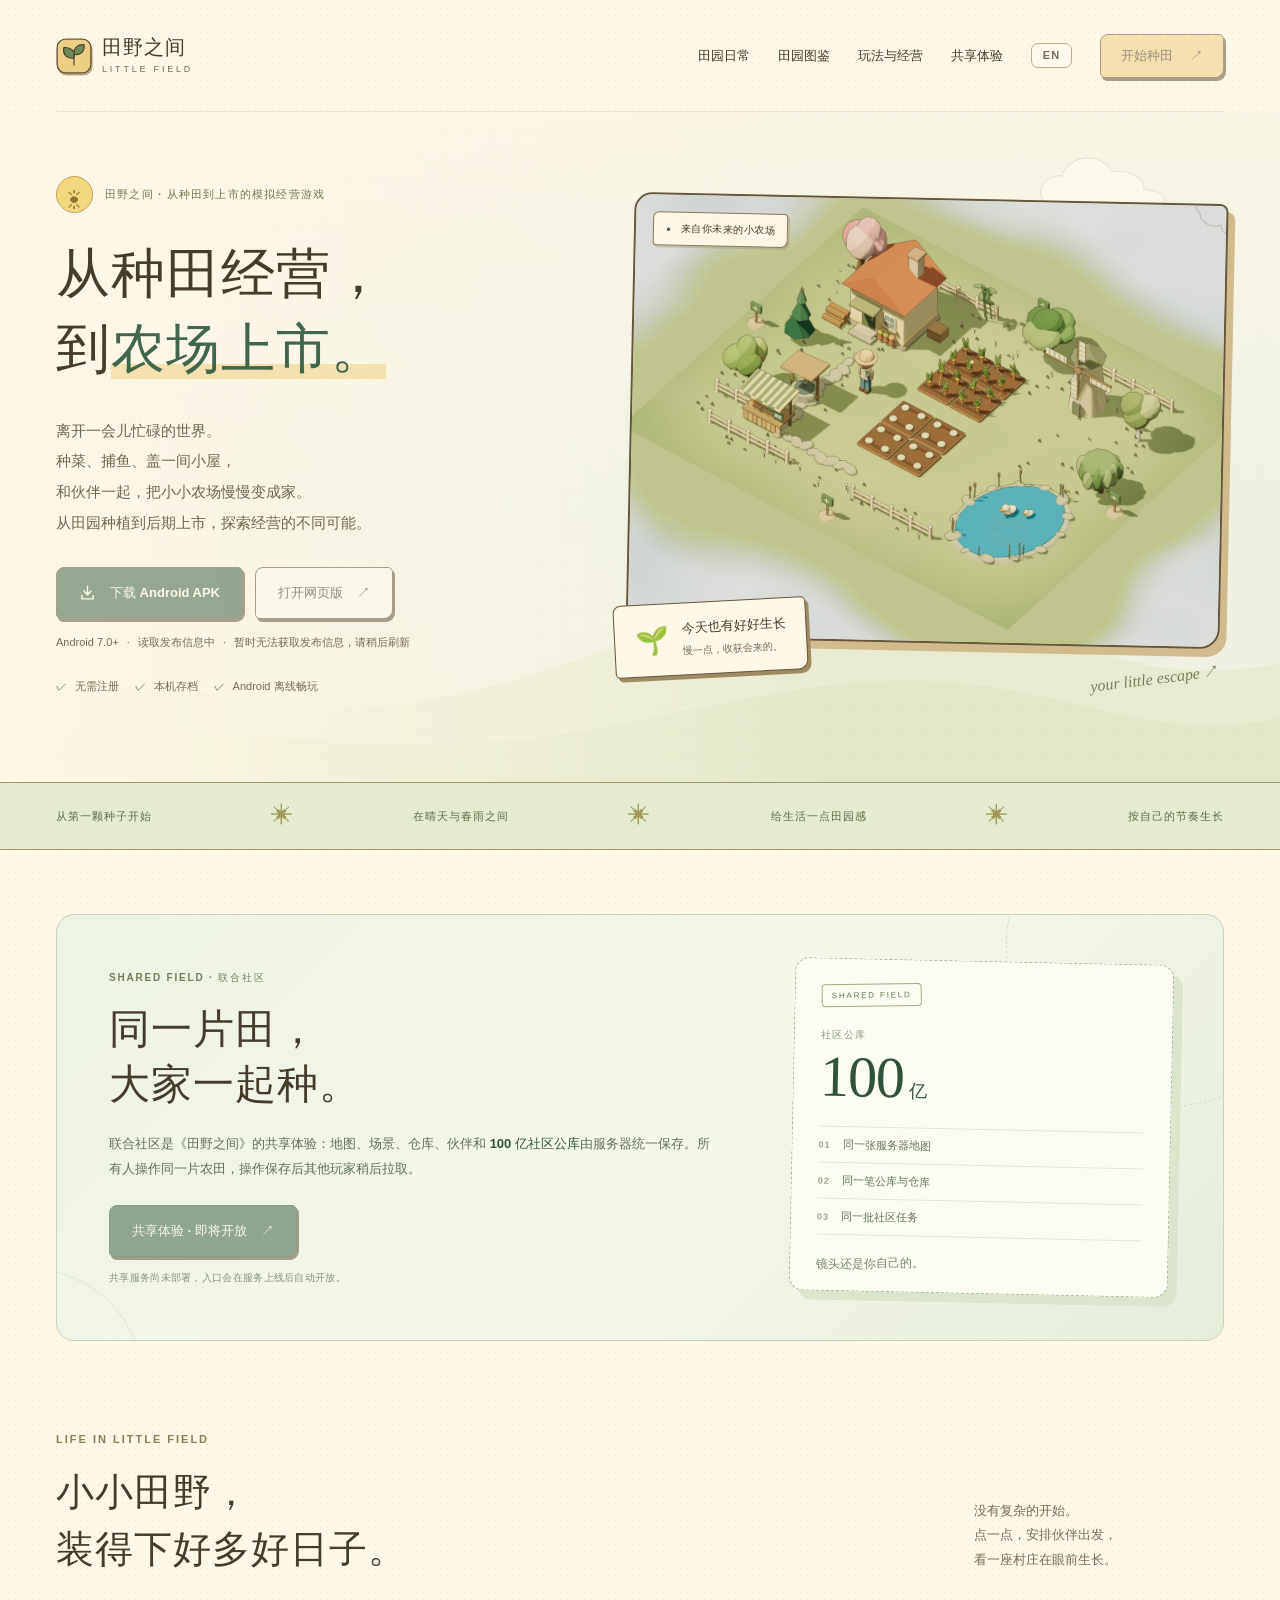
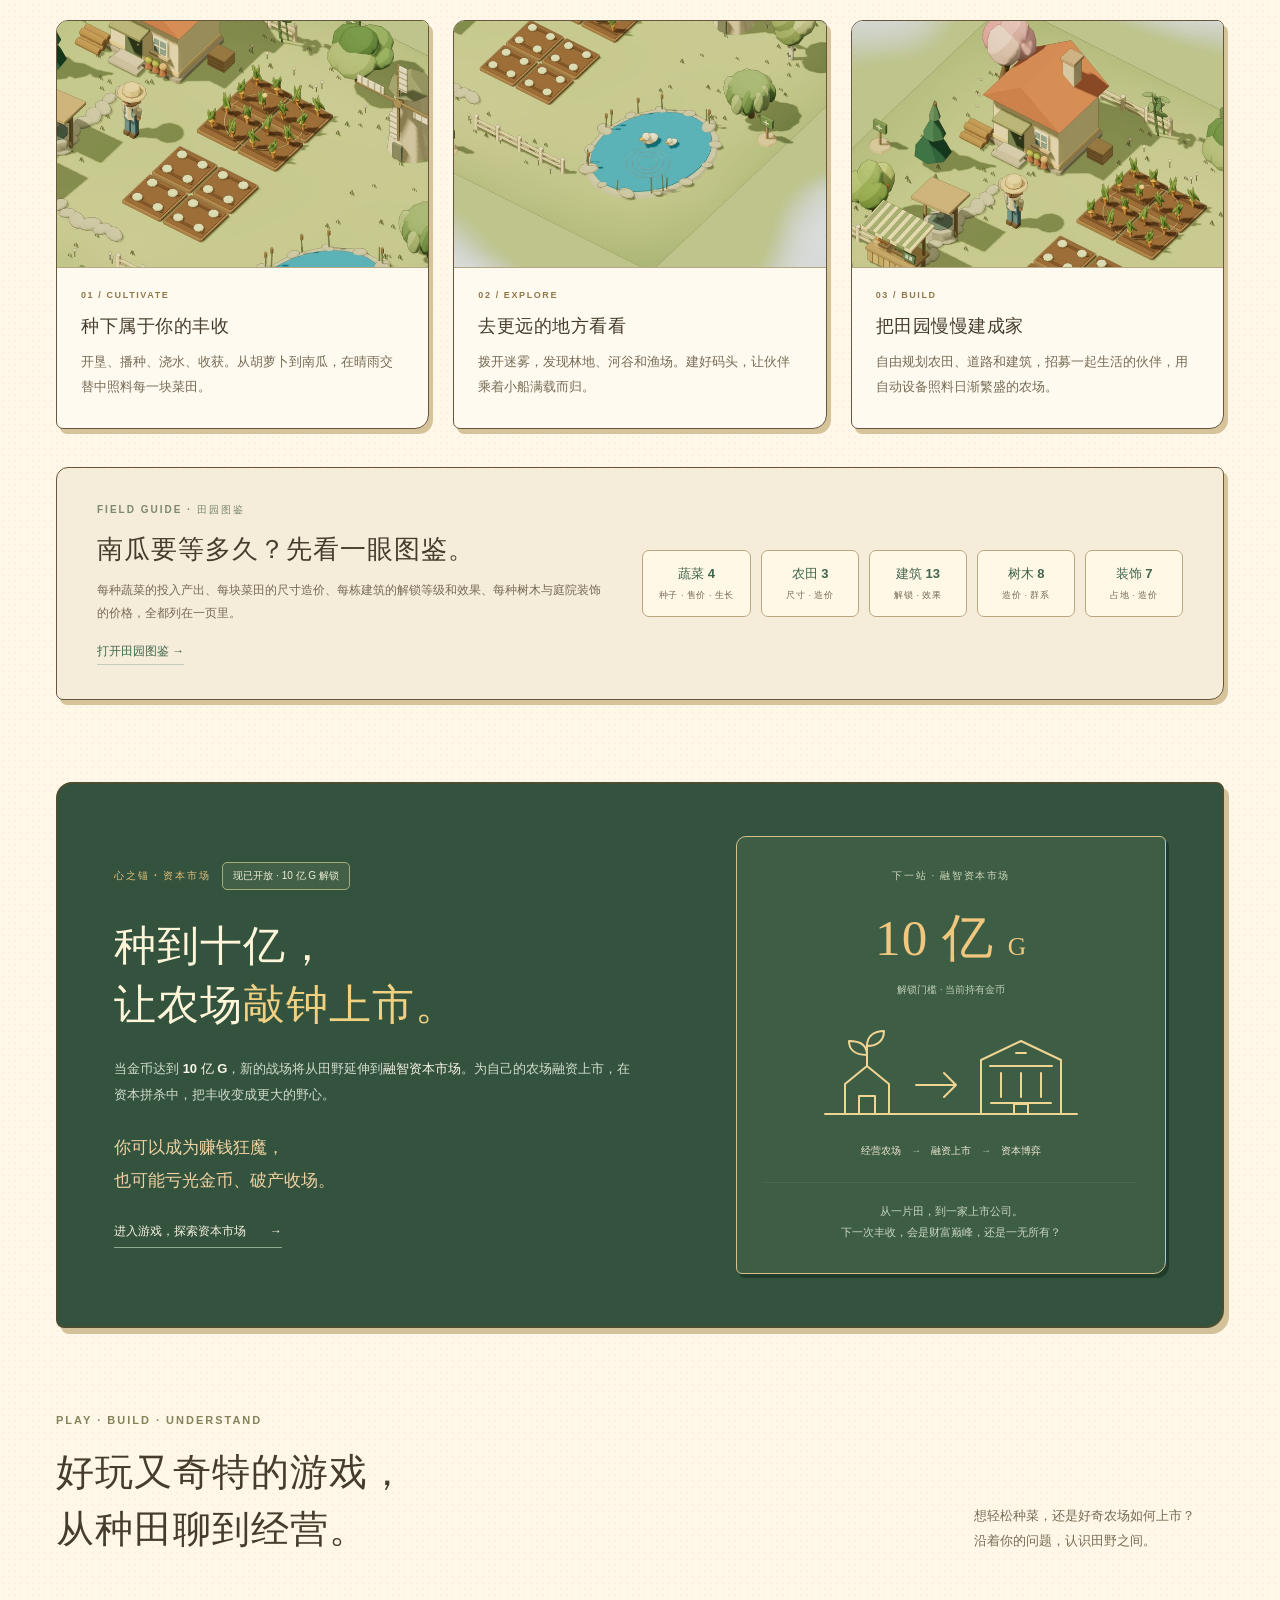
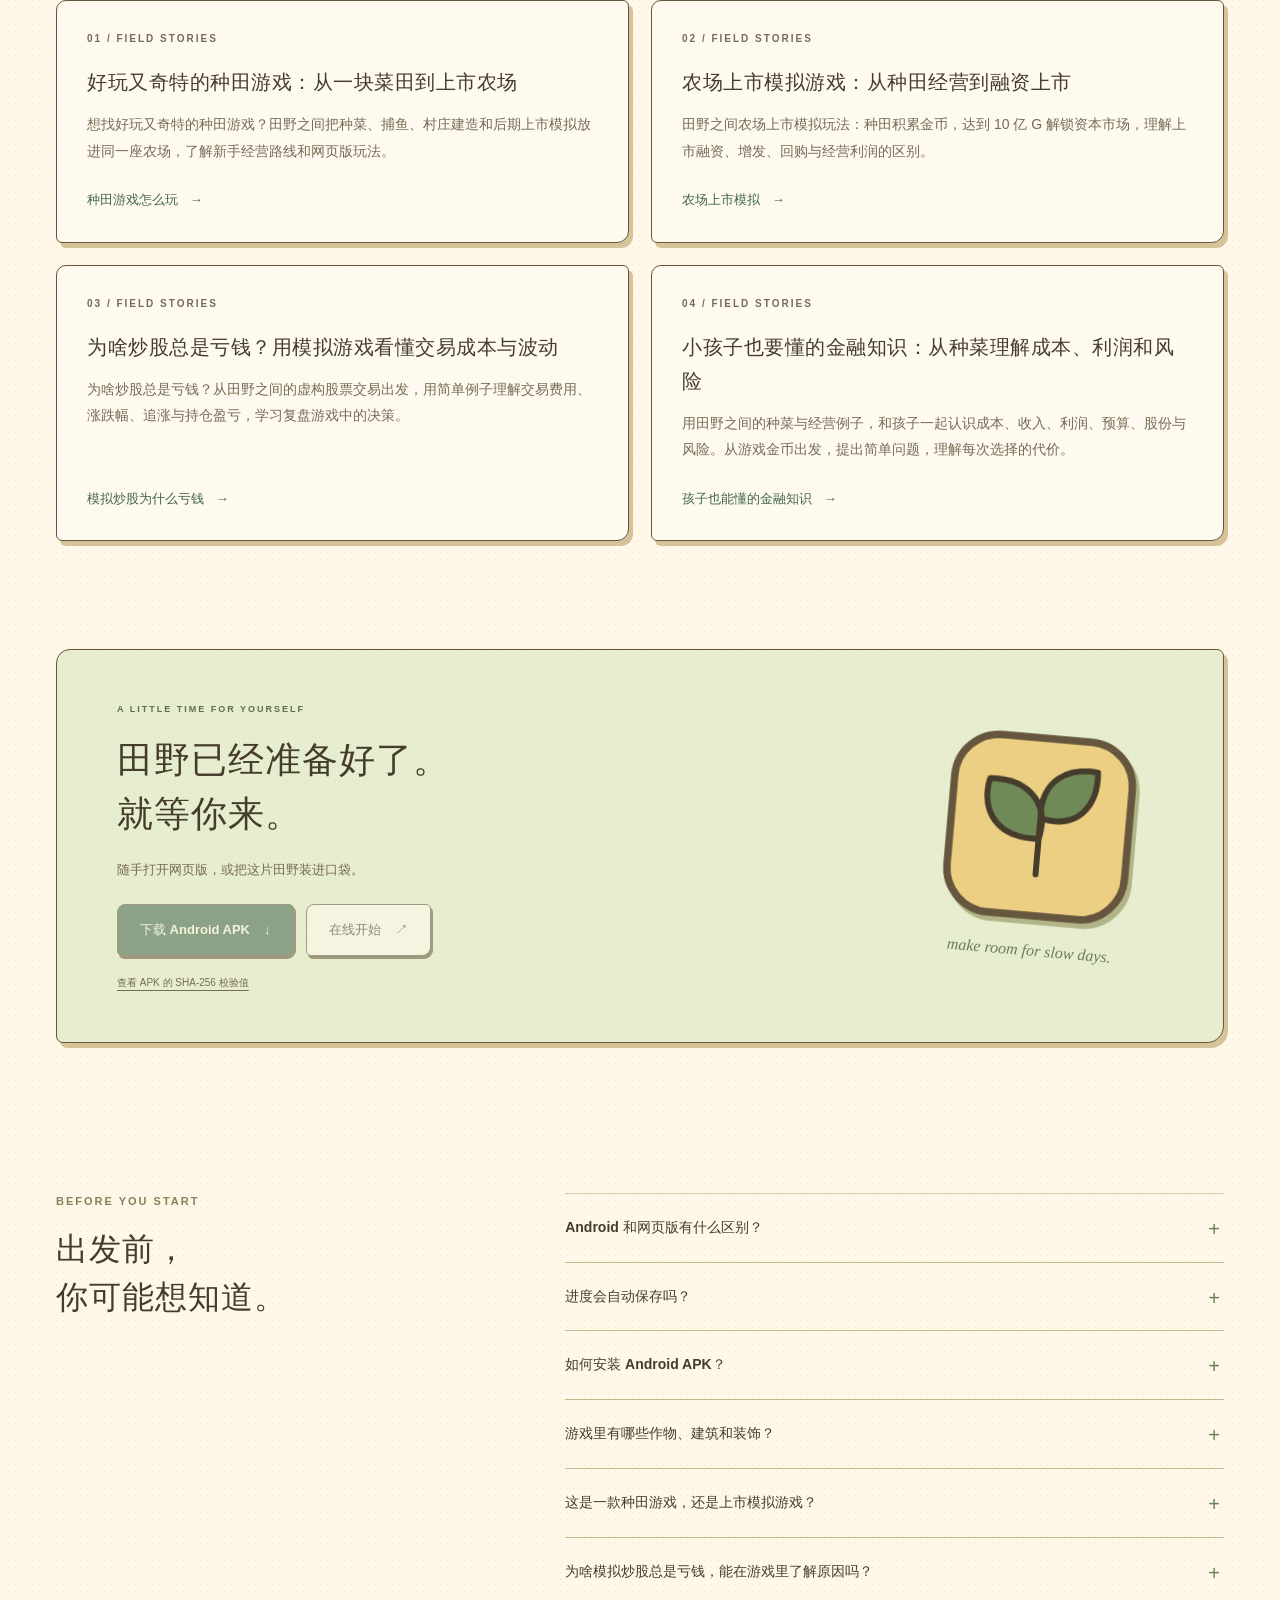
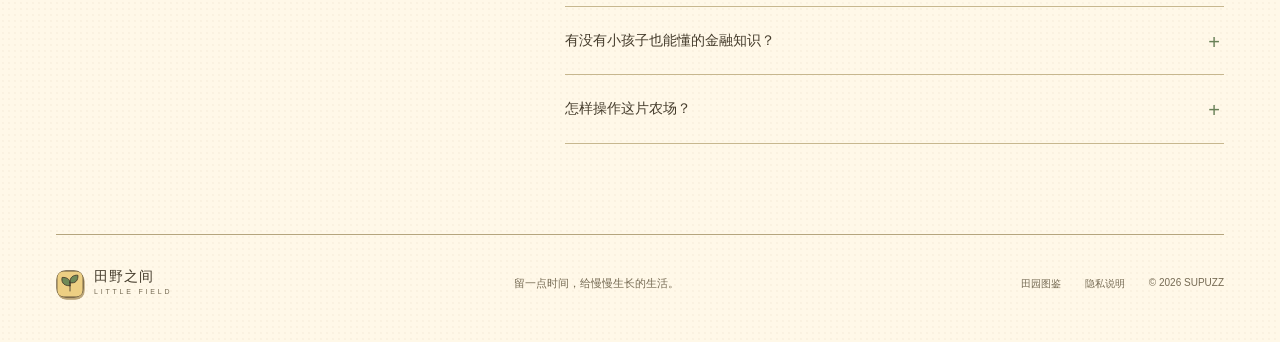
==== commit c2a8b9dd: "Feat(共享体验): 入口指向 /shared/ 并同步服务探测 线上共享页部署在 game.supuzz.cn/shared/，API 为 /api/community/meta；入口在检测到服务" ====
--- a/index.html
+++ b/index.html
@@ -56,7 +56,7 @@
         <p class="eyebrow">SHARED FIELD · 联合社区</p>
         <h2 id="community-title">同一片田，<br>大家一起种。</h2>
         <p class="community-intro">联合社区是《田野之间》的共享体验：地图、场景、仓库、伙伴和 <strong>100 亿社区公库</strong>由服务器统一保存。所有人操作同一片农田，操作保存后其他玩家稍后拉取。</p>
-        <div class="actions"><a class="button primary" href="https://game.supuzz.cn/play/?community=1&amp;lang=zh-CN" data-game-event="web_launch" data-community="1" aria-disabled="true" tabindex="-1"><span data-community-label>共享体验 · 即将开放</span> <span aria-hidden="true">↗</span></a></div>
+        <div class="actions"><a class="button primary" href="https://game.supuzz.cn/shared/?community=1&amp;lang=zh-CN" data-game-event="web_launch" data-community="1" aria-disabled="true" tabindex="-1"><span data-community-label>共享体验 · 即将开放</span> <span aria-hidden="true">↗</span></a></div>
         <p class="community-note" id="community-status">共享服务尚未部署，入口会在服务上线后自动开放。</p>
       </div>
       <aside class="community-ticket" aria-label="联合社区信息">
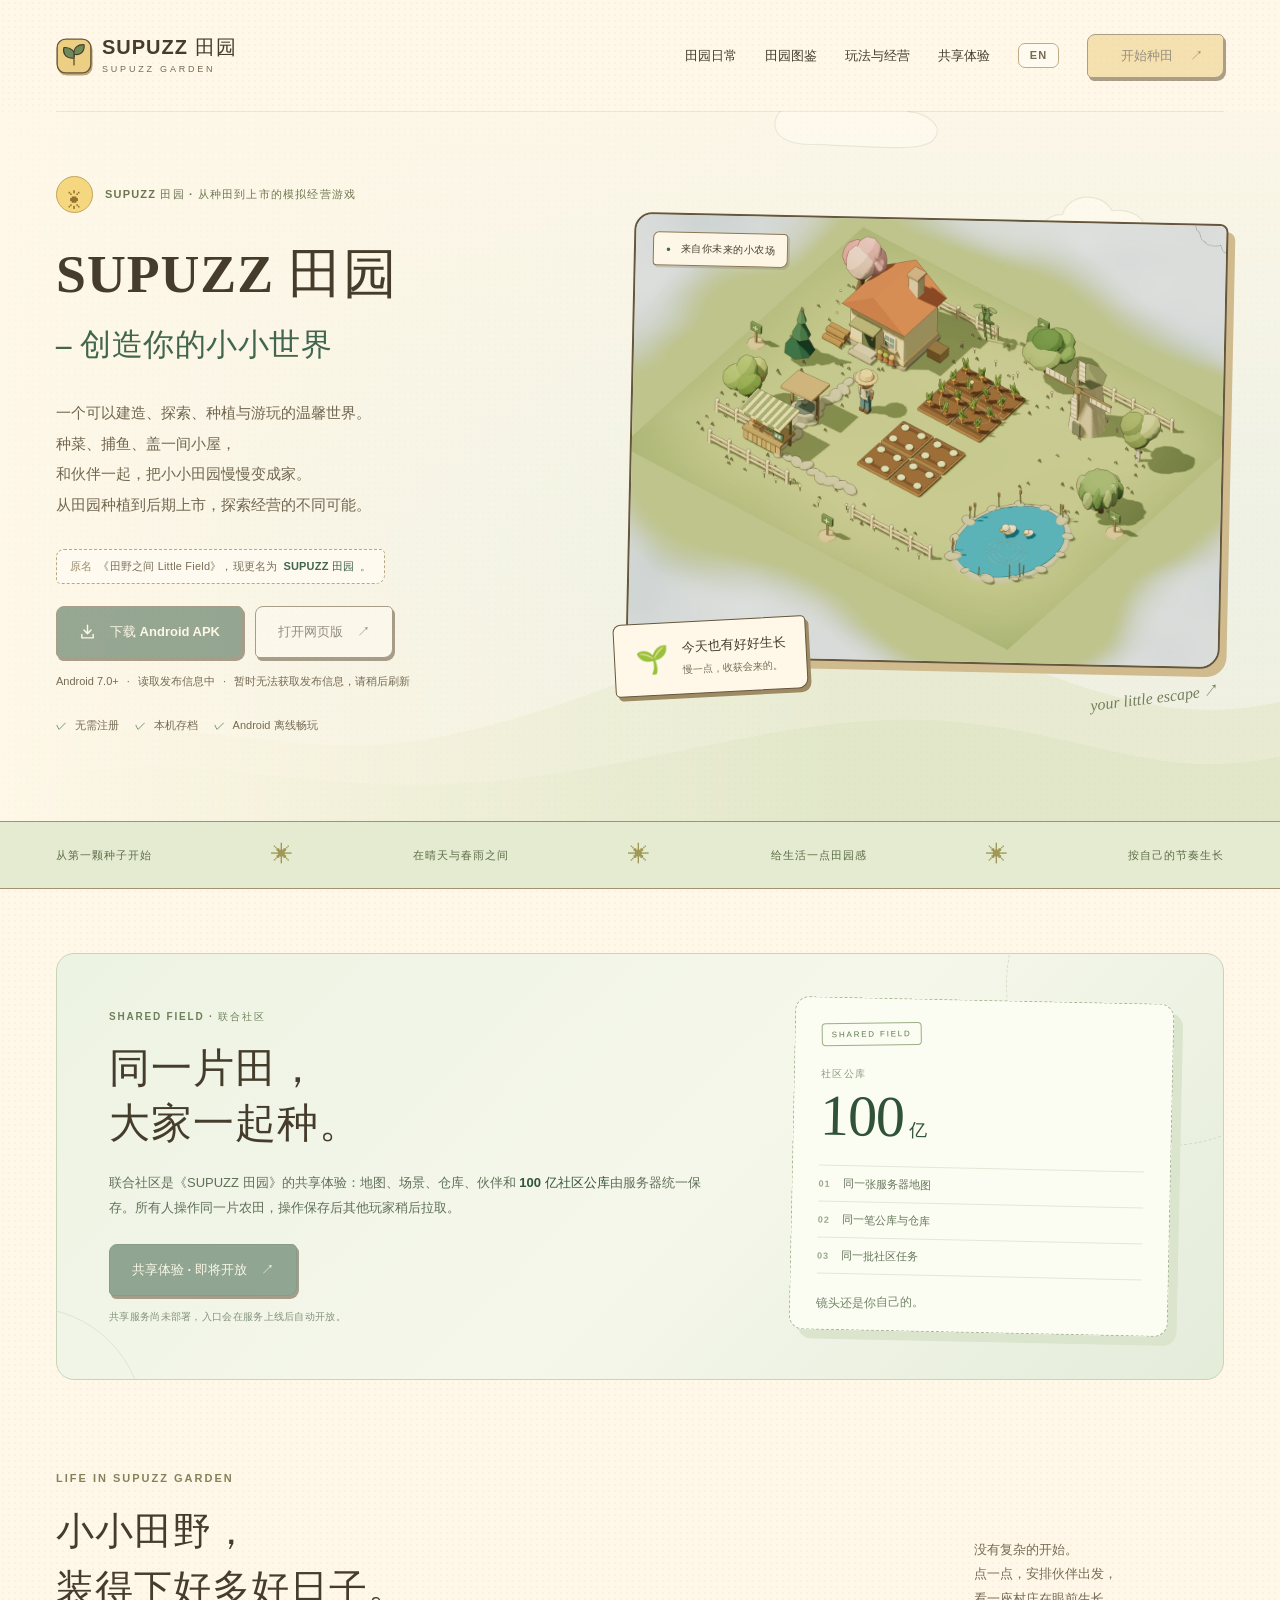
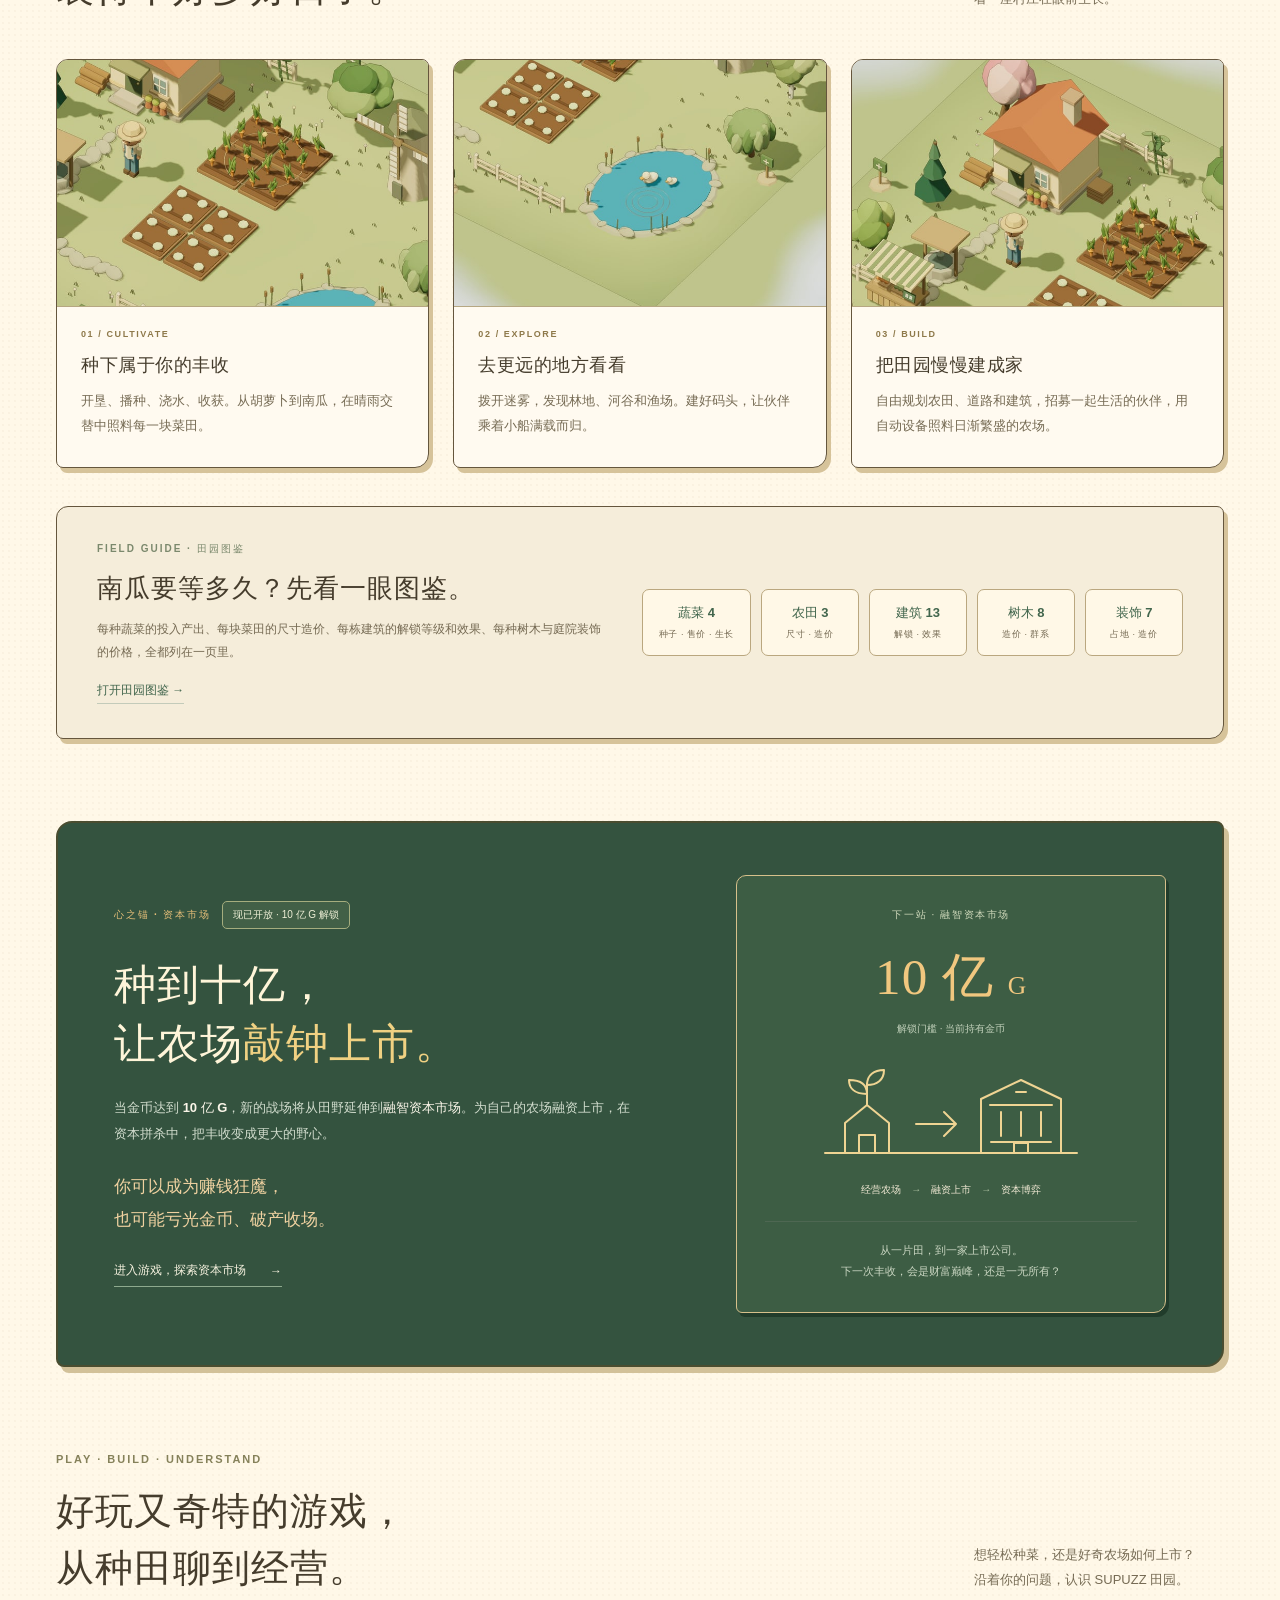
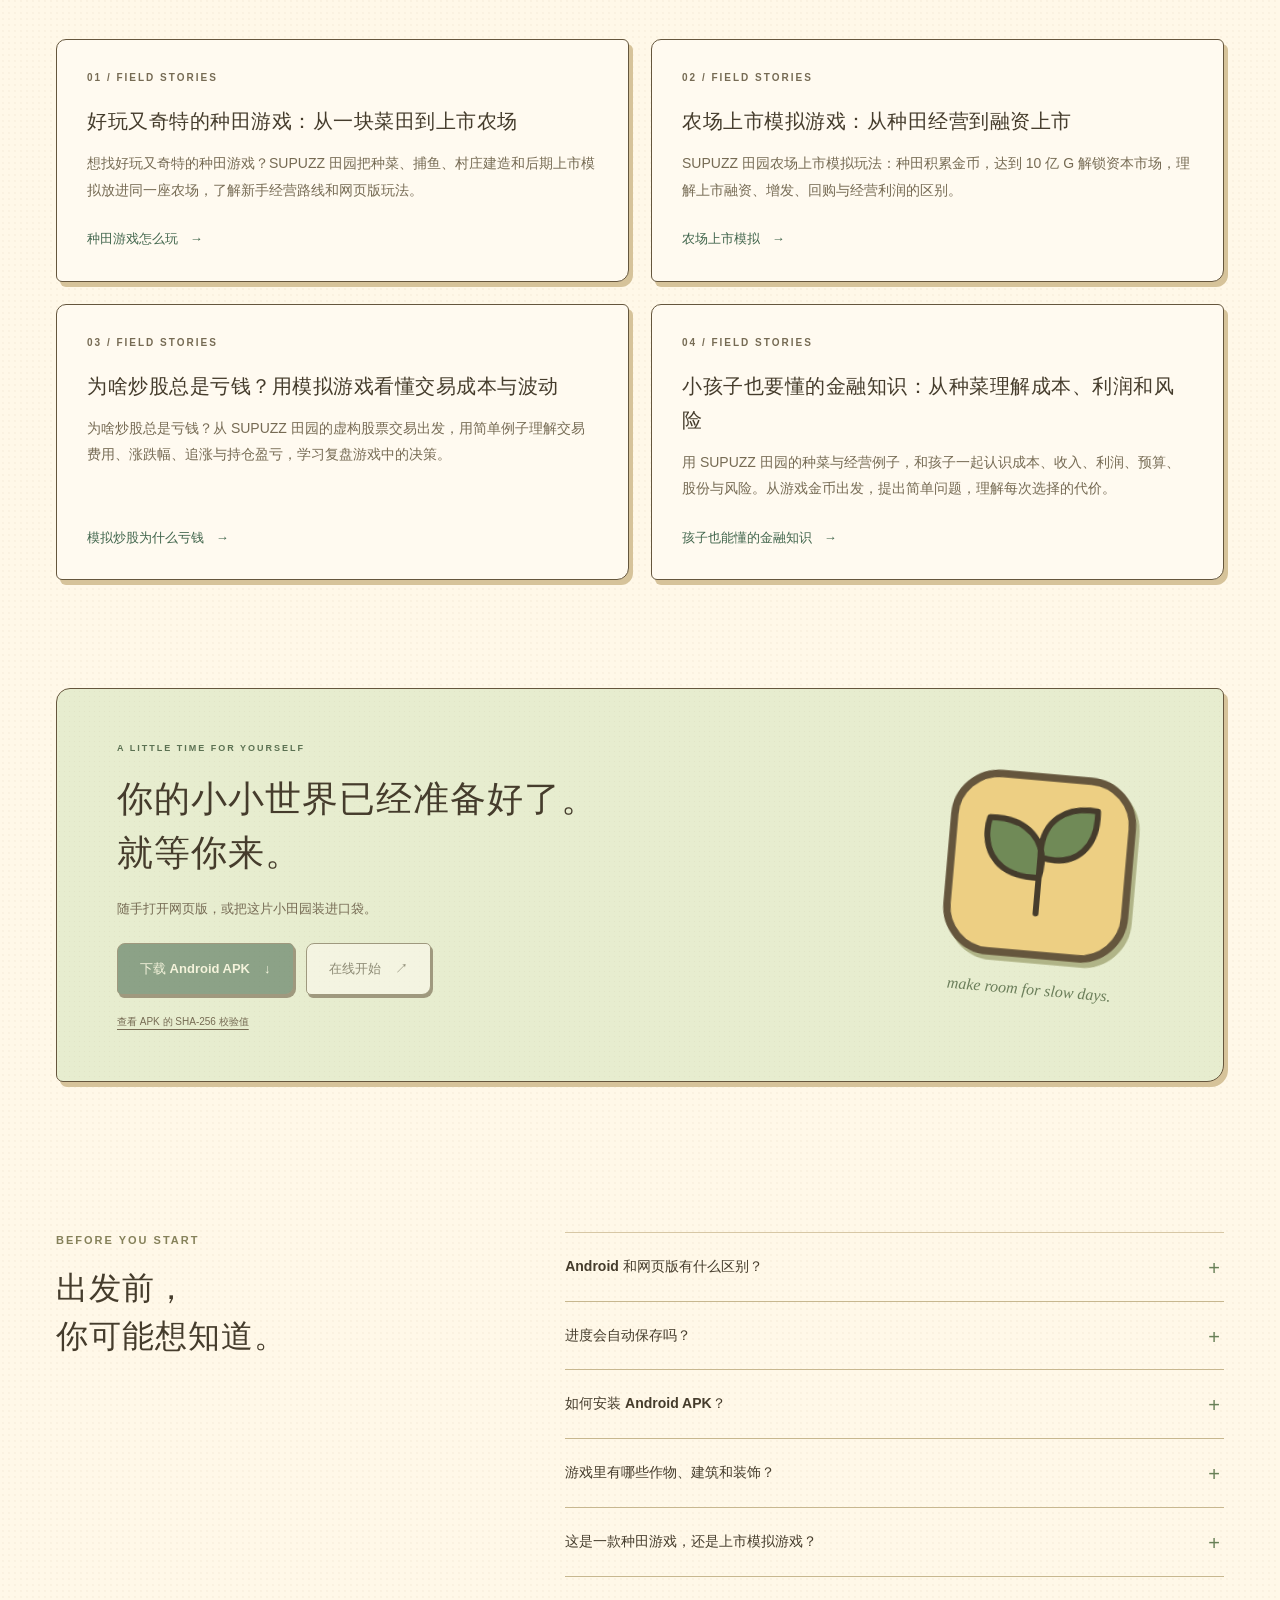
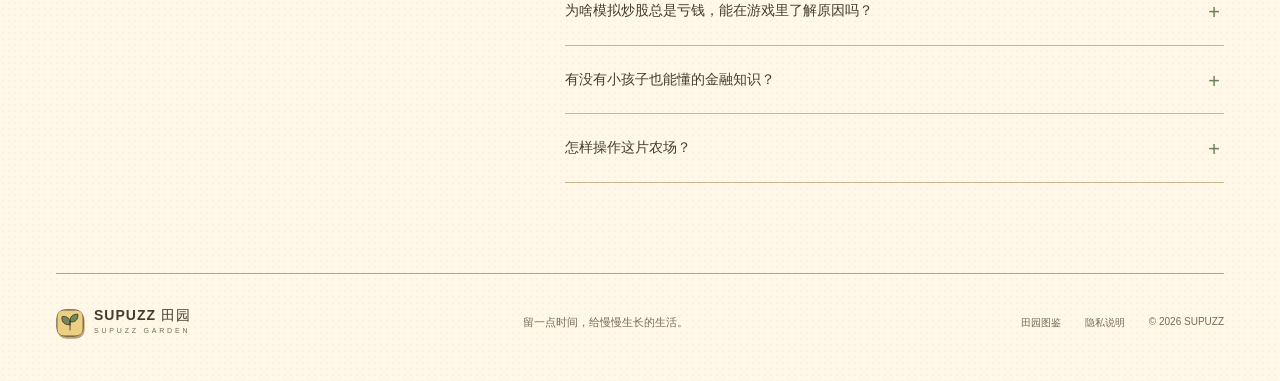
==== commit 24a829d2: "Feat(品牌): 更名为 SUPUZZ Garden / SUPUZZ 田园，并完善 Google SEO - 中英首页、图鉴、玩法长文、隐私页与 manifest 统一新品牌，Title/描述/J" ====
--- a/index.html
+++ b/index.html
@@ -3,9 +3,10 @@
 <head>
   <meta charset="utf-8">
   <meta name="viewport" content="width=device-width,initial-scale=1">
+  <meta name="robots" content="max-image-preview:large">
   <meta name="theme-color" content="#fff8e8">
-  <title>田野之间 Little Field｜从种田到上市的模拟经营游戏</title>
-  <meta name="description" content="田野之间是一款融合种田、村庄建设与上市模拟的经营游戏。种菜、捕鱼、招募伙伴，积累金币后探索虚构股票市场；在游戏里理解成本、利润与风险，支持网页版和 Android。">
+  <title>SUPUZZ 田园（Little Field）｜免费在线种田经营游戏</title>
+  <meta name="description" content="SUPUZZ 田园（原《田野之间》）免费在线游玩：种菜、捕鱼、建村庄、探索经营，还能把农场带进资本市场。支持网页版与 Android。">
   <link rel="canonical" href="https://game.supuzz.com/">
   <link rel="alternate" hreflang="zh-CN" href="https://game.supuzz.com/">
   <link rel="alternate" hreflang="en" href="https://game.supuzz.com/en/">
@@ -13,39 +14,49 @@
   <meta property="og:locale" content="zh_CN">
   <meta property="og:locale:alternate" content="en_US">
   <meta property="og:type" content="website">
-  <meta property="og:title" content="田野之间 Little Field｜从种田到上市的模拟经营游戏">
-  <meta property="og:description" content="田野之间是一款融合种田、村庄建设与上市模拟的经营游戏。种菜、捕鱼、招募伙伴，积累金币后探索虚构股票市场；在游戏里理解成本、利润与风险，支持网页版和 Android。">
+  <meta property="og:site_name" content="SUPUZZ 田园">
+  <meta property="og:title" content="SUPUZZ 田园 – 创造你的小小世界">
+  <meta property="og:description" content="SUPUZZ 田园（原《田野之间》）免费在线游玩：种菜、捕鱼、建村庄、探索经营，还能把农场带进资本市场。支持网页版与 Android。">
   <meta property="og:url" content="https://game.supuzz.com/">
   <meta property="og:image" content="https://game.supuzz.com/assets/farm-preview.jpg">
   <meta property="og:image:width" content="1200">
   <meta property="og:image:height" content="630">
-  <link rel="icon" href="/assets/icon.svg" type="image/svg+xml">
+  <meta property="og:image:alt" content="SUPUZZ 田园：乡间小屋、菜田和农场伙伴">
+  <link rel="icon" href="/favicon.ico" sizes="16x16 32x32 48x48">
+  <link rel="icon" href="/assets/icon.svg" type="image/svg+xml" sizes="any">
+  <link rel="icon" href="/assets/favicon-16x16.png" type="image/png" sizes="16x16">
+  <link rel="icon" href="/assets/favicon-32x32.png" type="image/png" sizes="32x32">
+  <link rel="apple-touch-icon" href="/assets/apple-touch-icon.png">
+  <link rel="manifest" href="/manifest.json">
   <meta name="twitter:card" content="summary_large_image">
+  <link rel="preconnect" href="https://game.supuzz.cn" crossorigin>
+  <link rel="preload" as="image" href="/assets/farm-comic.jpg" fetchpriority="high">
   <link rel="stylesheet" href="/site.css">
   <link rel="stylesheet" href="/stories.css">
   <script defer src="/analytics.js"></script>
   <script defer src="/site.js"></script>
-  <script type="application/ld+json">{"@context":"https://schema.org","@type":"VideoGame","name":"田野之间","alternateName":"Little Field","url":"https://game.supuzz.com/","inLanguage":"zh-CN","genre":["模拟经营","种田游戏","农场经营","上市模拟"],"playMode":["SinglePlayer"],"gamePlatform":["Android","Browser"],"operatingSystem":"Android 7.0+","publisher":{"@type":"Organization","name":"SUPUZZ"},"description":"田野之间是一款融合种田、村庄建设与上市模拟的经营游戏。种菜、捕鱼、招募伙伴，积累金币后探索虚构股票市场；在游戏里理解成本、利润与风险，支持网页版和 Android。"}</script>
+  <script type="application/ld+json">{"@context":"https://schema.org","@graph":[{"@type":"WebSite","@id":"https://game.supuzz.com/#website","url":"https://game.supuzz.com/","name":"SUPUZZ 田园","alternateName":["SUPUZZ Garden"],"inLanguage":"zh-CN"},{"@type":"VideoGame","name":"SUPUZZ 田园","alternateName":["SUPUZZ Garden","Little Field","田野之间"],"slogan":"创造你的小小世界","url":"https://game.supuzz.com/","inLanguage":"zh-CN","genre":["模拟经营","种田游戏","农场经营","上市模拟"],"playMode":["SinglePlayer"],"gamePlatform":["Android","Browser"],"operatingSystem":"Android 7.0+","publisher":{"@type":"Organization","name":"SUPUZZ","logo":{"@type":"ImageObject","url":"https://game.supuzz.com/assets/favicon-512.png","width":512,"height":512}},"description":"SUPUZZ 田园（原《田野之间》）是一个温馨的创造世界：种菜、捕鱼、建村庄、探索经营，还能把农场带进资本市场。","@id":"https://game.supuzz.com/#videogame","applicationCategory":"GameApplication","isAccessibleForFree":true,"image":"https://game.supuzz.com/assets/farm-preview.jpg","screenshot":"https://game.supuzz.com/assets/farm-comic.jpg","isPartOf":{"@id":"https://game.supuzz.com/#website"}}]}</script>
   <link rel="stylesheet" href="/comic.css">
 </head>
 <body>
   <a class="skip" href="#main">跳到正文</a>
   <header class="site-header wrap">
-    <a class="brand" href="/" aria-label="田野之间首页"><img src="/assets/icon.svg" alt="" width="36" height="36"><span>田野之间<small>LITTLE FIELD</small></span></a>
-    <nav aria-label="主导航"><a href="#life">田园日常</a><a href="/guide.html">田园图鉴</a><a href="#stories">玩法与经营</a><a href="#community">共享体验</a><a class="nav-lang" href="/en/" hreflang="en" lang="en" title="Switch to English">EN</a><a class="nav-play" href="https://game.supuzz.cn/play/?lang=zh-CN" data-game-event="web_launch" aria-disabled="true" tabindex="-1">开始种田 <span aria-hidden="true">↗</span></a></nav>
+    <a class="brand" href="/" aria-label="SUPUZZ 田园首页"><img src="/assets/icon.svg" alt="" width="36" height="36"><span>SUPUZZ 田园<small>SUPUZZ GARDEN</small></span></a>
+    <nav aria-label="主导航"><a href="#life">田园日常</a><a href="/guide.html">田园图鉴</a><a href="#stories">玩法与经营</a><a href="#community">共享体验</a><a class="nav-lang" href="/en/" hreflang="en" lang="en" title="Switch to English">EN</a><a class="nav-play" href="https://game.supuzz.cn/play/?lang=zh-CN" data-game-event="web_launch" aria-disabled="true" tabindex="-1"><span class="nav-play-full">开始种田</span><span class="nav-play-short">开始</span> <span aria-hidden="true">↗</span></a></nav>
   </header>
   <main id="main">
     <section class="hero wrap">
       <div class="hero-copy">
-        <p class="eyebrow"><span class="sun" aria-hidden="true">☀</span> 田野之间 · 从种田到上市的模拟经营游戏</p>
-        <h1>从种田经营，<br>到<span>农场上市。</span></h1>
-        <p class="intro">离开一会儿忙碌的世界。<br>种菜、捕鱼、盖一间小屋，<br>和伙伴一起，把小小农场慢慢变成家。<br>从田园种植到后期上市，探索经营的不同可能。</p>
+        <p class="eyebrow"><span class="sun" aria-hidden="true">☀</span> SUPUZZ 田园 · 从种田到上市的模拟经营游戏</p>
+        <h1>SUPUZZ 田园<br> <span class="h1-line">– 创造你的小小世界</span></h1>
+        <p class="intro">一个可以建造、探索、种植与游玩的温馨世界。<br>种菜、捕鱼、盖一间小屋，<br>和伙伴一起，把小小田园慢慢变成家。<br>从田园种植到后期上市，探索经营的不同可能。</p>
+        <p class="rebrand-note"><span>原名</span>《田野之间 Little Field》，现更名为 <b>SUPUZZ 田园</b>。</p>
         <div class="actions"><a class="button primary" href="https://game.supuzz.cn/downloads/latest.apk" download data-game-event="apk_download" aria-disabled="true" tabindex="-1"><svg viewBox="0 0 24 24" aria-hidden="true"><path d="M12 3v12m-5-5 5 5 5-5M4 16v5h16v-5"/></svg>下载 Android APK</a><a class="button secondary" href="https://game.supuzz.cn/play/?lang=zh-CN" data-game-event="web_launch" aria-disabled="true" tabindex="-1">打开网页版 <span aria-hidden="true">↗</span></a></div>
         <p class="release-note">Android 7.0+ <span>·</span> <span id="release-version">读取发布信息中</span> <span>·</span> <span id="release-size"></span></p>
         <div class="hero-notes"><span><i aria-hidden="true">✓</i> 无需注册</span><span><i aria-hidden="true">✓</i> 本机存档</span><span><i aria-hidden="true">✓</i> Android 离线畅玩</span></div>
       </div>
       <div class="hero-visual">
-        <div class="photo-frame"><img src="/assets/farm-comic.jpg" alt="田野之间游戏实景：乡间小屋、菜田和正在忙碌的伙伴" width="1440" height="1080" fetchpriority="high"><span class="photo-tag"><span aria-hidden="true">●</span> 来自你未来的小农场</span></div>
+        <div class="photo-frame"><img src="/assets/farm-comic.jpg" alt="SUPUZZ 田园游戏实景：乡间小屋、菜田和正在忙碌的伙伴" width="1440" height="1080" fetchpriority="high"><span class="photo-tag"><span aria-hidden="true">●</span> 来自你未来的小农场</span></div>
         <div class="field-note"><span aria-hidden="true">🌱</span><div>今天也有好好生长<small>慢一点，收获会来的。</small></div></div>
         <span class="scribble" aria-hidden="true">your little escape ↗</span>
       </div>
@@ -55,7 +66,7 @@
       <div class="community-copy">
         <p class="eyebrow">SHARED FIELD · 联合社区</p>
         <h2 id="community-title">同一片田，<br>大家一起种。</h2>
-        <p class="community-intro">联合社区是《田野之间》的共享体验：地图、场景、仓库、伙伴和 <strong>100 亿社区公库</strong>由服务器统一保存。所有人操作同一片农田，操作保存后其他玩家稍后拉取。</p>
+        <p class="community-intro">联合社区是《SUPUZZ 田园》的共享体验：地图、场景、仓库、伙伴和 <strong>100 亿社区公库</strong>由服务器统一保存。所有人操作同一片农田，操作保存后其他玩家稍后拉取。</p>
         <div class="actions"><a class="button primary" href="https://game.supuzz.cn/shared/?community=1&amp;lang=zh-CN" data-game-event="web_launch" data-community="1" aria-disabled="true" tabindex="-1"><span data-community-label>共享体验 · 即将开放</span> <span aria-hidden="true">↗</span></a></div>
         <p class="community-note" id="community-status">共享服务尚未部署，入口会在服务上线后自动开放。</p>
       </div>
@@ -68,7 +79,7 @@
       </aside>
     </section>
     <section class="life wrap" id="life">
-      <div class="section-heading"><div><p class="eyebrow">LIFE IN LITTLE FIELD</p><h2>小小田野，<br>装得下好多好日子。</h2></div><p>没有复杂的开始。<br>点一点，安排伙伴出发，<br>看一座村庄在眼前生长。</p></div>
+      <div class="section-heading"><div><p class="eyebrow">LIFE IN SUPUZZ GARDEN</p><h2>小小田野，<br>装得下好多好日子。</h2></div><p>没有复杂的开始。<br>点一点，安排伙伴出发，<br>看一座村庄在眼前生长。</p></div>
       <div class="features">
         <article><img class="feature-image" src="/assets/farm-cultivate.jpg" alt="漫画版游戏实景：菜田里的胡萝卜与作物" width="720" height="480" loading="lazy"><span class="feature-number">01 / CULTIVATE</span><h3>种下属于你的丰收</h3><p>开垦、播种、浇水、收获。从胡萝卜到南瓜，在晴雨交替中照料每一块菜田。</p></article>
         <article><img class="feature-image" src="/assets/farm-explore.jpg" alt="漫画版游戏实景：池塘、鸭子与岸边树木" width="720" height="480" loading="lazy"><span class="feature-number">02 / EXPLORE</span><h3>去更远的地方看看</h3><p>拨开迷雾，发现林地、河谷和渔场。建好码头，让伙伴乘着小船满载而归。</p></article>
@@ -111,13 +122,13 @@
       </div>
     </section>
     <section class="stories wrap" id="stories" aria-labelledby="stories-title">
-      <div class="section-heading"><div><p class="eyebrow">PLAY · BUILD · UNDERSTAND</p><h2 id="stories-title">好玩又奇特的游戏，<br>从种田聊到经营。</h2></div><p>想轻松种菜，还是好奇农场如何上市？<br>沿着你的问题，认识田野之间。</p></div>
-      <div class="story-cards"><article><p class="eyebrow">01 / FIELD STORIES</p><h3><a href="/farming-game.html">好玩又奇特的种田游戏：从一块菜田到上市农场</a></h3><p>想找好玩又奇特的种田游戏？田野之间把种菜、捕鱼、村庄建造和后期上市模拟放进同一座农场，了解新手经营路线和网页版玩法。</p><a class="story-card-link" href="/farming-game.html">种田游戏怎么玩 <span aria-hidden="true">→</span></a></article>
-        <article><p class="eyebrow">02 / FIELD STORIES</p><h3><a href="/farm-ipo.html">农场上市模拟游戏：从种田经营到融资上市</a></h3><p>田野之间农场上市模拟玩法：种田积累金币，达到 10 亿 G 解锁资本市场，理解上市融资、增发、回购与经营利润的区别。</p><a class="story-card-link" href="/farm-ipo.html">农场上市模拟 <span aria-hidden="true">→</span></a></article>
-        <article><p class="eyebrow">03 / FIELD STORIES</p><h3><a href="/why-stock-trades-lose.html">为啥炒股总是亏钱？用模拟游戏看懂交易成本与波动</a></h3><p>为啥炒股总是亏钱？从田野之间的虚构股票交易出发，用简单例子理解交易费用、涨跌幅、追涨与持仓盈亏，学习复盘游戏中的决策。</p><a class="story-card-link" href="/why-stock-trades-lose.html">模拟炒股为什么亏钱 <span aria-hidden="true">→</span></a></article>
-        <article><p class="eyebrow">04 / FIELD STORIES</p><h3><a href="/money-basics-for-kids.html">小孩子也要懂的金融知识：从种菜理解成本、利润和风险</a></h3><p>用田野之间的种菜与经营例子，和孩子一起认识成本、收入、利润、预算、股份与风险。从游戏金币出发，提出简单问题，理解每次选择的代价。</p><a class="story-card-link" href="/money-basics-for-kids.html">孩子也能懂的金融知识 <span aria-hidden="true">→</span></a></article></div>
+      <div class="section-heading"><div><p class="eyebrow">PLAY · BUILD · UNDERSTAND</p><h2 id="stories-title">好玩又奇特的游戏，<br>从种田聊到经营。</h2></div><p>想轻松种菜，还是好奇农场如何上市？<br>沿着你的问题，认识 SUPUZZ 田园。</p></div>
+      <div class="story-cards"><article><p class="eyebrow">01 / FIELD STORIES</p><h3><a href="/farming-game.html">好玩又奇特的种田游戏：从一块菜田到上市农场</a></h3><p>想找好玩又奇特的种田游戏？SUPUZZ 田园把种菜、捕鱼、村庄建造和后期上市模拟放进同一座农场，了解新手经营路线和网页版玩法。</p><a class="story-card-link" href="/farming-game.html">种田游戏怎么玩 <span aria-hidden="true">→</span></a></article>
+        <article><p class="eyebrow">02 / FIELD STORIES</p><h3><a href="/farm-ipo.html">农场上市模拟游戏：从种田经营到融资上市</a></h3><p>SUPUZZ 田园农场上市模拟玩法：种田积累金币，达到 10 亿 G 解锁资本市场，理解上市融资、增发、回购与经营利润的区别。</p><a class="story-card-link" href="/farm-ipo.html">农场上市模拟 <span aria-hidden="true">→</span></a></article>
+        <article><p class="eyebrow">03 / FIELD STORIES</p><h3><a href="/why-stock-trades-lose.html">为啥炒股总是亏钱？用模拟游戏看懂交易成本与波动</a></h3><p>为啥炒股总是亏钱？从 SUPUZZ 田园的虚构股票交易出发，用简单例子理解交易费用、涨跌幅、追涨与持仓盈亏，学习复盘游戏中的决策。</p><a class="story-card-link" href="/why-stock-trades-lose.html">模拟炒股为什么亏钱 <span aria-hidden="true">→</span></a></article>
+        <article><p class="eyebrow">04 / FIELD STORIES</p><h3><a href="/money-basics-for-kids.html">小孩子也要懂的金融知识：从种菜理解成本、利润和风险</a></h3><p>用 SUPUZZ 田园的种菜与经营例子，和孩子一起认识成本、收入、利润、预算、股份与风险。从游戏金币出发，提出简单问题，理解每次选择的代价。</p><a class="story-card-link" href="/money-basics-for-kids.html">孩子也能懂的金融知识 <span aria-hidden="true">→</span></a></article></div>
     </section>
-    <section class="invitation wrap" id="download"><div class="invitation-copy"><p class="eyebrow">A LITTLE TIME FOR YOURSELF</p><h2>田野已经准备好了。<br>就等你来。</h2><p>随手打开网页版，或把这片田野装进口袋。</p><div class="actions"><a class="button primary" href="https://game.supuzz.cn/downloads/latest.apk" download data-game-event="apk_download" aria-disabled="true" tabindex="-1">下载 Android APK <span aria-hidden="true">↓</span></a><a class="button secondary" href="https://game.supuzz.cn/play/?lang=zh-CN" data-game-event="web_launch" aria-disabled="true" tabindex="-1">在线开始 <span aria-hidden="true">↗</span></a></div><a class="checksum" href="https://game.supuzz.cn/downloads/latest.apk.sha256">查看 APK 的 SHA-256 校验值</a></div><div class="invitation-art" aria-hidden="true"><img src="/assets/icon.svg" alt="" width="190" height="190"><span>make room for slow days.</span></div></section>
+    <section class="invitation wrap" id="download"><div class="invitation-copy"><p class="eyebrow">A LITTLE TIME FOR YOURSELF</p><h2>你的小小世界已经准备好了。<br>就等你来。</h2><p>随手打开网页版，或把这片小田园装进口袋。</p><div class="actions"><a class="button primary" href="https://game.supuzz.cn/downloads/latest.apk" download data-game-event="apk_download" aria-disabled="true" tabindex="-1">下载 Android APK <span aria-hidden="true">↓</span></a><a class="button secondary" href="https://game.supuzz.cn/play/?lang=zh-CN" data-game-event="web_launch" aria-disabled="true" tabindex="-1">在线开始 <span aria-hidden="true">↗</span></a></div><a class="checksum" href="https://game.supuzz.cn/downloads/latest.apk.sha256">查看 APK 的 SHA-256 校验值</a></div><div class="invitation-art" aria-hidden="true"><img src="/assets/icon.svg" alt="" width="190" height="190"><span>make room for slow days.</span></div></section>
     <section class="faq wrap" id="questions"><div><p class="eyebrow">BEFORE YOU START</p><h2>出发前，<br>你可能想知道。</h2></div><div class="faq-items">
       <details><summary>Android 和网页版有什么区别？</summary><p>游戏玩法相同。Android 安装后可以离线游玩，建议横屏体验；网页版无需安装，首次打开需要联网加载，浏览器需支持 WebGL。两者使用各自的本机存档，暂不支持互相同步。</p></details>
       <details><summary>进度会自动保存吗？</summary><p>会。游戏会在重要操作和离开页面时自动保存，保留主存档与备用存档。请使用同一浏览器和设备继续游玩；清除浏览器数据、卸载应用可能移除存档。</p></details>
@@ -129,7 +140,7 @@
       <details><summary>怎样操作这片农场？</summary><p>点击农田、建筑和地图边界安排工作。电脑拖动旋转，滚轮缩放，右键拖动平移；手机单指旋转，双指平移与缩放。游戏内的说明按钮可以随时查看帮助。</p></details>
     </div></section>
   </main>
-  <footer class="wrap"><a class="brand" href="/"><img src="/assets/icon.svg" alt="" width="28" height="28"><span>田野之间<small>LITTLE FIELD</small></span></a><p>留一点时间，给慢慢生长的生活。</p><div><a href="/guide.html">田园图鉴</a><a href="/privacy.html">隐私说明</a><span>© 2026 SUPUZZ</span></div></footer>
+  <footer class="wrap"><a class="brand" href="/"><img src="/assets/icon.svg" alt="" width="28" height="28"><span>SUPUZZ 田园<small>SUPUZZ GARDEN</small></span></a><p>留一点时间，给慢慢生长的生活。</p><div><a href="/guide.html">田园图鉴</a><a href="/privacy.html">隐私说明</a><span>© 2026 SUPUZZ</span></div></footer>
   <div class="mobile-download"><a href="https://game.supuzz.cn/downloads/latest.apk" class="button primary" download data-game-event="apk_download" aria-disabled="true" tabindex="-1">下载 Android</a><a href="https://game.supuzz.cn/play/?lang=zh-CN" class="button secondary" data-game-event="web_launch" aria-disabled="true" tabindex="-1">网页版 ↗</a></div>
 </body>
 </html>
--- a/stories.css
+++ b/stories.css
@@ -13,6 +13,7 @@
 .story-heading .eyebrow{color:var(--green);margin-bottom:18px}
 .story h1{font-size:clamp(30px,4vw,44px);line-height:1.5;letter-spacing:0;margin-bottom:24px}
 .story-intro{font-size:17px;line-height:2;color:var(--muted)}
+.story-dates{font-size:11px;line-height:1.9;letter-spacing:.4px;color:#8a927c;margin:18px 0 0}
 .story-toc{margin:32px 0 40px;padding:24px 30px;background:#e7ecdc;border-radius:10px;font-size:14px;line-height:2}
 .story-toc ol{padding-left:22px;margin-bottom:0}
 .story article section{margin-block:38px;scroll-margin-top:30px}
--- a/comic.css
+++ b/comic.css
@@ -1,4 +1,4 @@
-/* Little Field: warm paper, woodland colours and ink outlines, shared with the game. */
+/* SUPUZZ Garden: warm paper, woodland colours and ink outlines, shared with the game. */
 :root {
   --paper:#fff8e8; --ink:#453c2c; --green:#42664d; --muted:#766b54;
   --line:#d7c7a5; --accent:#e9c56d; --ink-line:#65563d;
@@ -16,6 +16,7 @@
 .nav-lang { background:#fffaf0; color:var(--muted); border-color:#bdac86; border-radius:7px; }
 .nav-play { background:#edcf83; border:1.5px solid var(--ink-line); border-radius:8px 5px 9px 5px; box-shadow:2px 3px 0 var(--ink-line); font-weight:700; }
 .nav-play:hover { background:#f4dc9c; }
+.nav-play .nav-play-short { display:none; margin-left:0; }
 .hero { position:relative; isolation:isolate; gap:44px; padding-top:64px; padding-bottom:88px; }
 .hero:before { content:""; position:absolute; z-index:-1; pointer-events:none; top:-1px; bottom:0; left:50%; width:100vw; transform:translateX(-50%); background:url('/assets/countryside.svg') center bottom / cover no-repeat; opacity:.64; }
 .hero .eyebrow { color:#6d774f; font-size:11px; letter-spacing:1.2px; }
@@ -25,6 +26,11 @@
 h1 span { color:var(--green); box-shadow:inset 0 -.28em #edce7a80; }
 h1 span:after { display:none; }
 .intro { color:#71664f; line-height:2.05; }
+/* 品牌更名：主标题第二行与首页的「原名」说明。 */
+.hero h1 .h1-line { display:block; margin-top:10px; font-size:clamp(22px,2.4vw,36px); line-height:1.55; letter-spacing:.5px; box-shadow:none; white-space:normal; }
+.rebrand-note { display:inline-flex; align-items:center; flex-wrap:wrap; gap:4px 6px; margin:0 0 22px; padding:7px 13px; border:1px dashed #b9a97f; border-radius:8px 5px 9px 5px; background:#fffaf0; color:#7a7059; font-size:11px; line-height:1.7; letter-spacing:.2px; }
+.rebrand-note>span { color:#9a8b6a; }
+.rebrand-note b { color:var(--green); font-weight:700; }
 .button { border:1.5px solid var(--ink-line); border-radius:8px 5px 9px 5px; box-shadow:2px 3px 0 var(--ink-line); font-weight:700; }
 .button:hover { transform:translateY(-2px); }
 .button:active { transform:translate(1px,1px); box-shadow:1px 1px 0 var(--ink-line); }
@@ -101,10 +107,27 @@
   .field-note { left:-8px; padding:14px 16px; }
   .site-header nav { gap:20px; }
 }
+@media(max-width:900px) {
+  /* 新品牌名更长：平板以下收成单行，CTA 用短标签，避免挤爆头部。 */
+  .site-header nav { gap:12px; }
+  .brand { font-size:17px; }
+  .brand small { display:none; }
+  .brand, .brand span, .nav-play { white-space:nowrap; }
+  .nav-play { padding:9px 11px; font-size:11px; }
+  .nav-play span { margin-left:8px; }
+  .nav-play .nav-play-full { display:none; }
+  .nav-play .nav-play-short { display:inline; margin-left:0; }
+}
+@media(min-width:761px) and (max-width:900px) {
+  /* 平板窄栏下品牌全名容易折行，单独收一档字号。 */
+  h1 { font-size:clamp(32px,4.2vw,38px); }
+}
 @media(max-width:760px) {
-  .site-header nav { gap:12px; }
+  .site-header nav { gap:10px; }
   .hero { padding-top:32px; padding-bottom:65px; gap:34px; }
   .hero .eyebrow { font-size:10px; letter-spacing:.5px; }
+  .hero h1 .h1-line { font-size:22px; margin-top:8px; }
+  .rebrand-note { margin-bottom:18px; padding:6px 11px; font-size:10px; }
   .hero-visual { width:100%; padding:0 5px 30px 0; }
   .photo-frame { aspect-ratio:4/3; box-shadow:5px 6px 0 #d0bb8f; }
   .photo-tag { left:11px; top:12px; font-size:9px; padding:8px 10px; }
@@ -118,6 +141,11 @@
   .capital-preview { box-shadow:3px 4px 0 #d2c199; }
   .hero-notes { gap:12px; font-size:10px; }
 }
+@media(max-width:340px) {
+  .brand { font-size:16px; }
+  .site-header nav { gap:8px; }
+  .nav-play { padding:8px 9px; }
+}
 @media(prefers-reduced-motion:reduce) {
   :root { scroll-behavior:auto; }
   .button { transition:none; }
